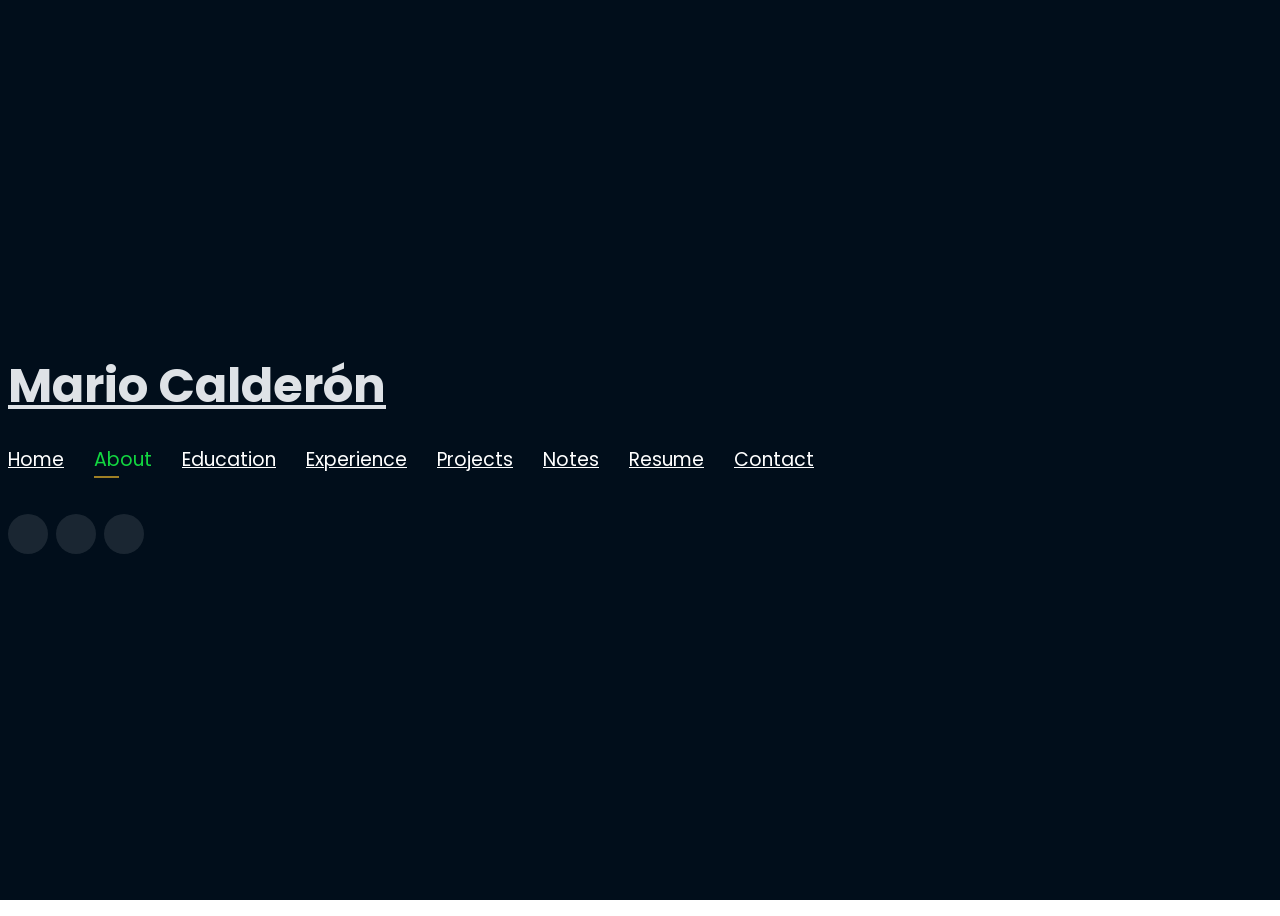
==== index.html @ 770a3330 "8" ====
<!DOCTYPE html>
<html lang="en">

<head>
  <!-- Google Tag Manager -->
  <script>(function(w,d,s,l,i){w[l]=w[l]||[];w[l].push({'gtm.start':
  new Date().getTime(),event:'gtm.js'});var f=d.getElementsByTagName(s)[0],
  j=d.createElement(s),dl=l!='dataLayer'?'&l='+l:'';j.async=true;j.src=
  'https://www.googletagmanager.com/gtm.js?id='+i+dl;f.parentNode.insertBefore(j,f);
  })(window,document,'script','dataLayer','GTM-5BB8W2X');</script>
  <!-- End Google Tag Manager -->
  <link rel="icon" type="image/png" href="/favicon.png"/>
  <meta charset="utf-8">
  <meta content="width=device-width, initial-scale=1.0" name="viewport">

  <title>Personal Portfolio</title>
  <meta content="" name="descriptison">
  <meta content="" name="keywords">

  <!-- Google Fonts -->
  <link href="https://fonts.googleapis.com/css?family=Open+Sans:300,300i,400,400i,600,600i,700,700i|Raleway:300,300i,400,400i,500,500i,600,600i,700,700i|Poppins:300,300i,400,400i,500,500i,600,600i,700,700i" rel="stylesheet">

  <!-- Vendor CSS Files -->
  <link href="assets/vendor/bootstrap/css/bootstrap.min.css" rel="stylesheet">
  <link href="assets/vendor/icofont/icofont.min.css" rel="stylesheet">
  <link href="assets/vendor/remixicon/remixicon.css" rel="stylesheet">
  <link href="assets/vendor/owl.carousel/assets/owl.carousel.min.css" rel="stylesheet">
  <link href="assets/vendor/boxicons/css/boxicons.min.css" rel="stylesheet">
  <link href="assets/vendor/venobox/venobox.css" rel="stylesheet">

  <!-- Template Main CSS File -->
  <link href="assets/css/style.css" rel="stylesheet">


  <!-- Global site tag (gtag.js) - Google Analytics -->
  <script async src="https://www.googletagmanager.com/gtag/js?id=UA-169007209-3"></script>
  <script>
    window.dataLayer = window.dataLayer || [];
    function gtag(){dataLayer.push(arguments);}
    gtag('js', new Date());

    gtag('config', 'UA-169007209-3');
  </script>



  <!-- =======================================================
  * Template Name: Personal - v2.1.0
  * Template URL: https://bootstrapmade.com/personal-free-resume-bootstrap-template/
  * Author: BootstrapMade.com
  * License: https://bootstrapmade.com/license/
  ======================================================== -->
</head>


  
  <!-- Google Tag Manager (noscript) -->
  <noscript><iframe src="https://www.googletagmanager.com/ns.html?id=GTM-5BB8W2X"
  height="0" width="0" style="display:none;visibility:hidden"></iframe></noscript>
  <!-- End Google Tag Manager (noscript) -->
  <!-- ======= Header ======= -->
  <header id="header" class="header-tops">

    <div class="container">

      <h1><a href="about">Mario Calderón</a></h1>
      <!--<h2 style="color:#fff">I'm <span class="typing" style="color:#12D640"></span></h2>-->
      <nav class="nav-menu d-none d-lg-block">
        <ul>
          <li><a href="#header"> <span>Home</span></a></li>
          <li class="active"><a href="#about"><span>About</span></a></li>
          <li><a href="#education"> <span>Education</span></a></li>
          <li><a href="#experience"> <span>Experience</span></a></li>
<!--          <li><a href="#projects"> <span>Projects</span></a></li>-->
          <li><a href="#portfolio"> <span>Projects</span></a></li>
          <li><a href="#skills"> <span>Notes</span></a></li>
          <li><a href="https://drive.google.com/file/d/1pT-Nk6AxY9ZOWBizuDb4htA3IiUF_fSe/view?usp=sharing" target="_blank"> <span>Resume</span></a></li>
          <!-- <li><a href="#links"> <span>Resume & Links</span></a></li> -->
          <li><a href="#contacts"> <span>Contact</span></a></li>

        </ul>
      </nav><!-- .nav-menu -->

      <div class="social-links">
          <a href="https://www.linkedin.com/in/rajaprerak" target="_blank" class="linkedin"><i class="bx bxl-linkedin"></i></a>
          <a href="https://www.github.com/Mariiocaz" target="_blank" class="github"><i class="bx bxl-github"></i></a>
          <a href="mailto:mario.calderon@ug.uchile.cl" target="_blank" class="google"><i class="bx bxl-google"></i></a>

      </div>

    </div>
  </header><!-- End Header -->

  <body>

  <!-- ======= About Section ======= -->
  <section id="about" class="about">

    <!-- ======= About Me ======= -->
    <div class="about-me container">

      <div class="section-title">
        <h2>About</h2>
      </div>


      <div class="row">
        <div class="col-lg-12" data-aos="fade-up">
          <div class="col-md-15 mt-4 mt-md-0 icon-box" data-aos="fade-up" data-aos-delay="100" style="background:#141111">

              <div class="row">
              <div class="col-lg-4" data-aos="fade-right">
                <img src="assets/img/profile.jpeg" class="img-fluid" alt="">
              </div>
              <div class="col-lg-8 pt-4 pt-lg-0 content" data-aos="fade-left">
                <p>

                  COSAS

                </p>
                <div class="row">
                <div class="col-lg-6">
                  <ul>
                    <li><i class="icofont-rounded-right"></i> <strong>Birthday:</strong> 12 October 1996</li>
                    <li><i class="icofont-rounded-right"></i> <strong>Phone:</strong> +1 480-401-8112</li>
                  </ul>
                </div>
                <div class="col-lg-6">
                  <ul>
                    <li><i class="icofont-rounded-right"></i> <strong>City:</strong> Santiago, Chile</li>
                    <li><i class="icofont-rounded-right"></i> <strong>Email:</strong> mario.calderon@ug.uchile.cl</li>
                  </ul>
                </div>


          </div>
        </div>
      </div>

            
            

          </div>
        </div>
      </div>

    </div><!-- End About Me -->

    <!-- ======= Interests ======= -->
    <div class="interests container">

      <div class="section-title">
        <h2>Interests</h2>
      </div>

      <div class="row">
        <div class="col-lg-3 col-md-4">
          <div class="icon-box">
            <i class="ri-global-line" style="color: #ffbb2c;"></i>
            <h3>Software Development</h3>
          </div>
        </div>
        <div class="col-lg-3 col-md-4 mt-4 mt-md-0">
          <div class="icon-box">
            <i class="ri-database-2-line" style="color: #5578ff;"></i>
            <h3>Machine Learning</h3>
          </div>
        </div>
        <div class="col-lg-3 col-md-4 mt-4 mt-md-0">
          <div class="icon-box">
            <i class="ri-camera-3-line" style="color: #e80368;"></i>
            <h3>Computer Vision</h3>
          </div>
        </div>
        <div class="col-lg-3 col-md-4 mt-4 mt-lg-0">
          <div class="icon-box">
            <i class="ri-english-input" style="color: #1c7d32;"></i>
            <h3>Natural Language Processing</h3>
          </div>
        </div>
        <div class="col-lg-3 col-md-4 mt-4">
          <div class="icon-box">
            <i class="ri-code-s-slash-fill" style="color: #28a745;"></i>
            <h3>Software Engineering</h3>
          </div>
        </div>
        <div class="col-lg-3 col-md-4 mt-4">
          <div class="icon-box">
            <i class="ri-bar-chart-box-line" style="color: #f1081f;"></i>
            <h3>Visualization</h3>
          </div>
        </div>
        <div class="col-lg-3 col-md-4 mt-4">
          <div class="icon-box">
            <i class="ri-file-list-3-line" style="color: #47aeff;"></i>
            <h3>Algorithms</h3>
          </div>
        </div>
        <div class="col-lg-3 col-md-4 mt-4">
          <div class="icon-box">
            <i class="ri-image-line" style="color: #ffc107;"></i>
            <h3>Image Processing</h3>
          </div>
        </div>
      </div>

    </div><!-- End Interests -->

    <div class="social-links">
          <a href="https://www.linkedin.com/in/rajaprerak" target="_blank" class="linkedin"><i class="bx bxl-linkedin"></i></a>
          <a href="https://www.github.com/Mariiocaz" target="_blank" class="github"><i class="bx bxl-github"></i></a>
          <a href="mailto:mario.calderon@ug.uchile.cl" target="_blank" class="google"><i class="bx bxl-google"></i></a>

      </div>

  </section><!-- End About Section -->



  <!-- ======= Education Section ======= -->
  <section id="education" class="services">
    <div class="container">
      <div class="section-title">
        <h2>Education</h2>
      </div>
      <div class="row">
        <div class="col-lg-12" data-aos="fade-up" style="display: inline-block;">


            <div class="col-md-4 mt-4 mt-md-0 icon-box" data-aos="fade-up" data-aos-delay="100" style="padding:0px 0px;padding-bottom: 5px;display: inline-block;">
              <img src="assets/img/education/ASU.jpg" class="img-fluid" alt="">
              <!-- <h4 style="text-align:left;"><a href="https://www.asu.edu/" target="_blank" style="color:#12d640">Arizona State University</a><br> </h4> -->
              <p style="text-align:left;color:#fff;padding: 5px 10px;"><em>MS in Computer Science</em></p>
              <h5 style="text-align:left;padding: 0px 10px;">Janurary 2021 - Present</h5>
              <h6 style="text-align:left;color:#fff;padding: 0px 10px;">Relevant Coursework</h6>
              <ul style="text-align:left;color:#fff;">
                <li>Distributed Database Systems</li>
                <li>Cloud Computing</li>
                <li>Foundation Of Algorithms</li>
              </ul>
            </div>
            <div class="col-md-4 mt-4 mt-md-0 icon-box" data-aos="fade-up" data-aos-delay="100" style="padding:0px 0px;padding-bottom: 5px;display: inline-block;">
              <img src="assets/img/education/au.png" class="img-fluid" alt="">
              <!-- <h4 style="text-align:left;"><a href="https://ahduni.edu.in/" target="_blank" style="color:#12d640">Ahmedabad University</a><br> </h4> -->
              <p style="text-align:left;color:#fff;padding: 5px 10px;"><em>B.Tech. in Information and Communication Technology</em></p>
              <h5 style="text-align:left;padding: 0px 10px;">July 2014 - May 2018</h5>
              <h6 style="text-align:left;color:#fff;padding: 0px 10px;">Relevant Coursework</h6>
              <ul style="text-align:left;color:#fff;">
                <!-- <li>Data Structures &amp; Algorithms</li> -->
                <li>Database Management Systems</li>
                <!-- <li>Operating Systems</li> -->
                <li>Algorithms &amp; Optimization for Big Data</li>
                <li>Machine Learning</li>
                <!-- <li>Computer Vision</li> -->
              </ul>
            </div>
          </div>
        </div>
      </div>


    <div class="portfolio">
    <div class="container">
      <div class="section-title">
        <h2>Online Certification</h2>
      </div>

      <div class="row portfolio-container" style="position: relative; height: 437.75px;">

         <div class="col-lg-4 col-md-6 portfolio-item filter-app" style="position: absolute; left: 0px; top: 0px;">
          <div class="portfolio-wrap">
            <img src="assets/img/certification/stanford.jpg" class="img-fluid" alt="">
            <div class="portfolio-info">
              <h4>Machine Learning</h4>
              <div class="portfolio-links">
                <a href="https://www.coursera.org/account/accomplishments/certificate/2BTJ636Q2E93?utm_medium=certificate&amp;utm_source=link&amp;utm_campaign=copybutton_certificate/" target="_blank" title="Certificate"><i class="bx bx-link"></i></a>
              </div>
            </div>
           </div>
          </div>

        <div class="col-lg-4 col-md-6 portfolio-item filter-app" style="position: absolute; left: 370px; top: 0px;">
          <div class="portfolio-wrap">
            <img src="assets/img/certification/stanford.jpg" class="img-fluid" alt="">
            <div class="portfolio-info">
              <h4>Algorithms-Design and Analysis</h4>
              <div class="portfolio-links">
                <a href="https://www.coursera.org/account/accomplishments/certificate/6THRQXYE9EHZ?utm_medium=certificate&amp;utm_source=link&amp;utm_campaign=copybutton_certificate" target="_blank" title="Certificate"><i class="bx bx-link"></i></a>
              </div>
            </div>
          </div>
        </div>

        <div class="col-lg-4 col-md-6 portfolio-item filter-app" style="position: absolute; left: 740px; top: 0px;">
          <div class="portfolio-wrap">
            <img src="assets/img/certification/ucsd.jpg" class="img-fluid" alt="">
            <div class="portfolio-info">
              <h4>Algorithmic Toolbox</h4>
              <div class="portfolio-links">
                <a href="https://coursera.org/share/98bbfb990484fac370d5e5ed14334ea4" target="_blank" title="Certificate"><i class="bx bx-link"></i></a>
              </div>
            </div>
          </div>
        </div>

        <div class="col-lg-4 col-md-6 portfolio-item filter-project" style="position: absolute; left: 0px; top: 218.875px;">
          <div class="portfolio-wrap">
            <img src="assets/img/certification/ibm.jpg" class="img-fluid" alt="">
            <div class="portfolio-info">
              <h4>Deep Learning with Tensorflow</h4>
              <div class="portfolio-links">
                <a href="https://drive.google.com/file/d/1FSwPt19EzY_tpvqkE6igtLf3gccKcssC/view?usp=sharing" target="_blank" title="Certificate"><i class="bx bx-link"></i></a>
              </div>
            </div>
          </div>
        </div>

        <div class="col-lg-4 col-md-6 portfolio-item filter-project" style="position: absolute; left: 370px; top: 218.875px;">
          <div class="portfolio-wrap">
            <img src="assets/img/certification/ibm.jpg" class="img-fluid" alt="">
            <div class="portfolio-info">
              <h4>Machine Learning with Python</h4>
              <div class="portfolio-links">
                <a href="https://drive.google.com/file/d/1gimySw_NPzCJ54dqZ2j2wYyz-JDOg-S0/view?usp=sharing" target="_blank" title="Certificate"><i class="bx bx-link"></i></a>
              </div>
            </div>
          </div>
        </div>


        <div class="col-lg-4 col-md-6 portfolio-item filter-project" style="position: absolute; left: 740px; top: 218.875px;">
          <div class="portfolio-wrap">
            <img src="assets/img/certification/dai.jpg" class="img-fluid" alt="">
            <div class="portfolio-info">
              <h4>Neural Networks and Deep Learning</h4>
              <div class="portfolio-links">
                <a href="https://www.coursera.org/account/accomplishments/certificate/ELXZ6FE2BU7X?utm_medium=certificate&amp;utm_source=link&amp;utm_campaign=copybutton_certificate/" target="_blank" title="Certificate"><i class="bx bx-link"></i></a>
              </div>
            </div>
          </div>
        </div>

      </div>
    </div>
    </div>

  </section>
  <!-- End Education Section -->



  <!-- Start Experience Section -->

  <section id="experience" class="services">
    <div class="container">
      <div class="section-title">
        <h2>Experience</h2>
      </div>
      <div class="row">
          <div class="col-lg-12" data-aos="fade-up">
              <div class="col-md-12 mt-4 mt-md-0 icon-box" data-aos="fade-up" data-aos-delay="100">
                <h4 style="text-align:left;"><a href="https://www.asu.edu/" style="color:#12d640">Arizona State University</a><br> </h4>
                <h5 style="text-align:left;">January 2021 - Present</h5>
                <p style="text-align:left;color:#fff"><em>Software Engineer </em></p>
                <ul style="text-align:left;">
                  <li>Managed large‑scale deployment of JupyterHub with Nbgrader and webwork software, facilitating approx 5500 students.</li>
                  <li>Configured, troubleshot, and administered server‑side web applications for the statistics department.</li>
                  <li>Handled Linux server administration and Apache configuration; automated tasks like user account creation, managing student database, and system maintenance using Shell and automation scripts, reducing manual work by 200%.</li>
                </ul>
              </div>
              <div class="col-md-12 mt-4 mt-md-0 icon-box" data-aos="fade-up" data-aos-delay="100">
                <h4 style="text-align:left;"><a href="https://www.augmenify.com/" style="color:#12d640">Augmenify Infotech Pvt. Ltd.</a><br> </h4>
                <h5 style="text-align:left;">August 2020 - November 2020</h5>
                <p style="text-align:left;color:#fff"><em>Backend Developer</em></p>
                <ul style="text-align:left;">
                  <li>Documented and coded server‑less web application for the hotel industry and designed REST API using Flask‑based JWT authentication.</li>
                  <li>Redeveloped an existing system to support customer account management, scheduling, and time tracking; enabled dynamic API calls with the help of Amazon API Gateway, AWS Lambda, and DynamoDB.</li>
                </ul>
              </div>
              <div class="col-md-12 mt-4 mt-md-0 icon-box" data-aos="fade-up" data-aos-delay="100">
                <h4 style="text-align:left;"><a href="https://www.epitomesolutions.in/" style="color:#12d640">Epitome Corporation Pvt. Ltd.</a><br> </h4>
                <h5 style="text-align:left;">July 2019 - Dec 2019</h5>
                <p style="text-align:left;color:#fff"><em>Software Developer</em></p>
                <ul style="text-align:left;">
                  <li>Tested, designed, and developed backend APIs of WebRTC enabled multi‑party video conferencing web application and delivered the project 15 days ahead of schedule by efficiently designing the flow of the project.</li>
                </ul>
              </div>
              <div class="col-md-12 mt-4 mt-md-0 icon-box" data-aos="fade-up" data-aos-delay="100">
                <h4 style="text-align:left;"><a href="https://www.meditab.com/" target="_blank" style="color:#12d640">Meditab Software Pvt. Ltd.</a><br> </h4>
                <h5 style="text-align:left;">May 2018 - June 2018</h5>
                <p style="text-align:left;color:#fff"><em>Programmer Analyst</em></p>
                <ul style="text-align:left;">
                  <li>Optimized image processing algorithm of pill detection by creating customized MASKRCNN  algorithm, increasing accuracy by 15%; trained classification algorithm with the help of triplet loss to learn the image embedding of pill, reducing the hassle of collecting data of new pills. </li>
                  <li>Devised a pipeline of the project to incorporate it into the product of the company. Implemented Restful APIs in Django that enabled our quality Analyst team to increase reporting speed by 46%.</li>
                  <li>Built a web app to onboard data from the company’s product using Flask, Postgres, and AWS S3, enabling interactive charts in real-time.</li>
                  <li>Mentored 2 interns to optimize the pill detection algorithm and to include the multiprocessing pipeline, increasing overall speed by 75%.</li>
                </ul>
              </div>
              <div class="col-md-12 mt-4 mt-md-0 icon-box" data-aos="fade-up" data-aos-delay="100">
                <h4 style="text-align:left;"><a href="https://www.sac.gov.in/Vyom/index.jsp" target="_blank" style="color:#12d640">Space Application Centre, ISRO</a><br> </h4>
                <h5 style="text-align:left;">Jan 2018 - May 2018</h5>
                <p style="text-align:left;color:#fff"><em>Research Intern</em></p>
                <ul style="text-align:left;">
                  <li>Implemented noise reduction algorithm on the satellite image and prepared architecture for detecting objects in high‑resolution satellite images, achieving 80% accuracy.</li>
                  <li>Increased accessibility of satellite image data by redesigning database and application for showcasing graphical data.</li>
                </ul>
            </div>
          </div>
        </div>
    </div>
  </section>

  <!-- End Experience Section -->



  <!-- Start Project Section -->
  <section id="portfolio" class="portfolio">
    <div class="container">

      <div class="section-title">
        <h2>Projects</h2>
      </div>

      <div class="row">
        <div class="col-lg-12 d-flex justify-content-center">
          <ul id="portfolio-flters">
            <li data-filter="*" class="filter-active">All</li>
            <li data-filter=".filter-app">Web-App</li>
            <li data-filter=".filter-project">Project</li>
          </ul>
        </div>
      </div>

      <div class="row portfolio-container">

        <div class="col-lg-4 col-md-6 portfolio-item filter-app">
          <center><h4>Twitter Analysis</h4></center>
          <div class="portfolio-wrap">
            <img src="assets/img/project/twitteranalysis.jpg" class="img-fluid" alt="">
            <div class="portfolio-info">
              
              <div class="portfolio-links">
                <a href="projects/twitteranalysis.html" data-gall="portfolioDetailsGallery" data-vbtype="iframe" class="venobox" title="Project Details"><i class="bx bx-info-circle"></i></a>
              </div>
            </div>
          </div>
        </div>

        <div class="col-lg-4 col-md-6 portfolio-item filter-app">
          <center><h4>Image recognition as Service</h4></center>
          <div class="portfolio-wrap">
            <img src="assets/img/project/iras.jpeg" class="img-fluid" alt="">
            <div class="portfolio-info">
              
              <div class="portfolio-links">
                <a href="projects/iras.html" data-gall="portfolioDetailsGallery" data-vbtype="iframe" class="venobox" title="Project Details"><i class="bx bx-info-circle"></i></a>
              </div>
            </div>
          </div>
        </div>

        <div class="col-lg-4 col-md-6 portfolio-item filter-app">
          <center><h4>Music Streaming Website</h4></center>
          <div class="portfolio-wrap">
            <img src="assets/img/project/musicplayer.jpg" class="img-fluid" alt="">
            <div class="portfolio-info">
              
              <div class="portfolio-links">
                <a href="projects/musicplayer.html" data-gall="portfolioDetailsGallery" data-vbtype="iframe" class="venobox" title="Project Details"><i class="bx bx-info-circle"></i></a>
              </div>
            </div>
          </div>
        </div>

        <div class="col-lg-4 col-md-6 portfolio-item filter-app">
          <center><h4>Movie Recommender</h4></center>
          <div class="portfolio-wrap">
            <img src="assets/img/project/recommender.jpg" class="img-fluid" alt="">
            <div class="portfolio-info">
              
              <div class="portfolio-links">
                <a href="projects/recommender.html" data-gall="portfolioDetailsGallery" data-vbtype="iframe" class="venobox" title="Project Details"><i class="bx bx-info-circle"></i></a>
              </div>
            </div>
          </div>
        </div>

        <!-- <div class="col-lg-4 col-md-6 portfolio-item filter-app">
          <center><h4>To-Do App</h4></center>
          <div class="portfolio-wrap">
            <img src="assets/img/project/todo.jpg" class="img-fluid" alt="">
            <div class="portfolio-info">
              <div class="portfolio-links">
                <a href="projects/todo.html" data-gall="portfolioDetailsGallery" data-vbtype="iframe" class="venobox" title="Project Details"><i class="bx bx-info-circle"></i></a>
              </div>
            </div>
          </div>
        </div> -->

        <div class="col-lg-4 col-md-6 portfolio-item filter-project">
          <!-- <br> -->
          <center><h4>Resume Section Classifier</h4></center>
          <div class="portfolio-wrap">
            <img src="assets/img/project/resume.jpg" class="img-fluid" alt="">
            <div class="portfolio-info">
              <h4>Resume Section Classifier</h4>
              <div class="portfolio-links">
                <a href="projects/resume.html" data-gall="portfolioDetailsGallery" data-vbtype="iframe" class="venobox" title="Project Details"><i class="bx bx-info-circle"></i></a>
              </div>
            </div>
          </div>
        </div>

        <!-- <div class="col-lg-4 col-md-6 portfolio-item filter-app">
          <br>
          <center><h4>Tech Blog</h4></center>
          <div class="portfolio-wrap">
            <img src="assets/img/project/blog.jpg" class="img-fluid" alt="">
            <div class="portfolio-info">
              <div class="portfolio-links">
                <a href="projects/blog.html" data-gall="portfolioDetailsGallery" data-vbtype="iframe" class="venobox" title="Project Details"><i class="bx bx-info-circle"></i></a>
              </div>
            </div>
          </div>
        </div> -->

        <div class="col-lg-4 col-md-6 portfolio-item filter-project">
          <center><h4>Video Description Generator</h4></center>
          <div class="portfolio-wrap">
            <img src="assets/img/project/vdg.jpg" class="img-fluid" alt="">
            <div class="portfolio-info">
              <div class="portfolio-links">
                <a href="projects/vdg.html" data-gall="portfolioDetailsGallery" data-vbtype="iframe" class="venobox" title="Project Details"><i class="bx bx-info-circle"></i></a>
              </div>
            </div>
          </div>
        </div>

        <div class="col-lg-4 col-md-6 portfolio-item filter-app">
          <center><h4>ML-DL Web-App</h4></center>
          <div class="portfolio-wrap">
            <img src="assets/img/project/ml.jpg" class="img-fluid" alt="">
            <div class="portfolio-info">
              <div class="portfolio-links">
                <a href="projects/ml.html" data-gall="portfolioDetailsGallery" data-vbtype="iframe" class="venobox" title="Project Details"><i class="bx bx-info-circle"></i></a>
              </div>
            </div>
          </div>
        </div>

        

        <div class="col-lg-4 col-md-6 portfolio-item filter-project">
          <!-- <br> -->
          <center><h4>Image Generator</h4></center>
          <div class="portfolio-wrap">
            <img src="assets/img/project/gan.jpg" class="img-fluid" alt="">
            <div class="portfolio-info">
              <div class="portfolio-links">
                <a href="projects/gan.html" data-gall="portfolioDetailsGallery" data-vbtype="iframe" class="venobox" title="Project Details"><i class="bx bx-info-circle"></i></a>
              </div>
            </div>
          </div>
        </div>

      </div>
    </div>
  </section>

  <!-- End Project Section -->



  <!-- Start Skills Section -->

  <section id="skills" class="services">
    <div class="container">
      <div class="section-title">
        <h2>Notes</h2>
      </div>
      <div class="row">
        <div class="col-lg-12" data-aos="fade-up">
          <div class="col-md-12 mt-4 mt-md-0 icon-box" data-aos="fade-up" data-aos-delay="100" style="background:#fff">
            <h4 style="text-align:left;color:#09203a">Languages and Databases</h4>
                <p style="text-align:left;">
                  <img src="https://www.vectorlogo.zone/logos/python/python-horizontal.svg" alt="vectorlogo.zone" height="50" width="150">
                  <img src="https://www.vectorlogo.zone/logos/java/java-horizontal.svg" alt="vectorlogo.zone" height="50" width="120">
                  <img src="https://www.vectorlogo.zone/logos/w3_html5/w3_html5-ar21.svg" alt="vectorlogo.zone">
                  <img src="https://upload.wikimedia.org/wikipedia/commons/d/d5/CSS3_logo_and_wordmark.svg" alt="upload.wikimedia.org" height="60" width="90">
                  <img src="https://www.vectorlogo.zone/logos/mysql/mysql-horizontal.svg" alt="vectorlogo.zone" height="70" width="130">
                  <img src="https://www.vectorlogo.zone/logos/postgresql/postgresql-horizontal.svg" alt="vectorlogo.zone" height="50" width="190">

                </p>
            </div>
            <div class="col-md-12 mt-4 mt-md-0 icon-box" data-aos="lefade-up" data-aos-delay="100" style="background:#fff">
              <h4 style="text-align:left;color:#09203a">Frameworks</h4>
                <p style="text-align:left;">
                  <img src="https://www.vectorlogo.zone/logos/pocoo_flask/pocoo_flask-ar21.svg" alt="vectorlogo.zone">
                  <img src="https://www.vectorlogo.zone/logos/djangoproject/djangoproject-ar21.svg" alt="vectorlogo.zone">
                  <img src="https://www.vectorlogo.zone/logos/nodejs/nodejs-horizontal.svg" alt="vectorlogo.zone">
                  <img src="https://www.vectorlogo.zone/logos/getbootstrap/getbootstrap-ar21.svg" alt="vectorlogo.zone">
                  <img src="https://www.vectorlogo.zone/logos/tensorflow/tensorflow-ar21.svg" alt="vectorlogo.zone">
                  <img src="https://www.vectorlogo.zone/logos/pytorch/pytorch-ar21.svg" alt="vectorlogo.zone">
                  <img src="https://www.vectorlogo.zone/logos/opencv/opencv-ar21.svg" alt="vectorlogo.zone">
                  <img src="https://upload.wikimedia.org/wikipedia/commons/0/05/Scikit_learn_logo_small.svg" alt="upload.wikimedia.org" width="90" height="70">
              </p>
          </div>
          <div class="col-md-12 mt-4 mt-md-0 icon-box" data-aos="lefade-up" data-aos-delay="100" style="background:#fff">
              <h4 style="text-align:left;color:#09203a">Tools</h4>
                <p style="text-align:left;">
                  <img src="https://www.vectorlogo.zone/logos/git-scm/git-scm-ar21.svg" alt="vectorlogo.zone">
                  <img src="https://www.vectorlogo.zone/logos/amazon_aws/amazon_aws-ar21.svg" alt="vectorlogo.zone">
                  <img src="https://www.vectorlogo.zone/logos/google_cloud/google_cloud-ar21.svg" alt="vectorlogo.zone">
                  <img src="https://www.vectorlogo.zone/logos/heroku/heroku-ar21.svg" alt="vectorlogo.zone">
                  <img src="https://www.vectorlogo.zone/logos/jupyter/jupyter-ar21.svg" alt="vectorlogo.zone">
              </p>
          </div>
        </div>
      </div>
    </div>
  </section>

  <!-- End Skills Section -->




  <!-- Start Links section -->
  <section id="links" class="services">
    <div class="container">
      <div class="section-title">
        <h2>Resume & Links</h2>
      </div>
      <div class="row">
        <div class="col-md-3 mt-4 mt-md-0 icon-box" data-aos="fade-up" data-aos-delay="100">
          <a href="https://drive.google.com/file/d/1iHBNV2UkH5LkhAP-1hYRZ2Ez_BQ6g4S7/view?usp=sharing" target="_blank"><div class="icon"><i class="icofont-page"></i></div></a>
          <h4 class="title"><a href="https://drive.google.com/file/d/1iHBNV2UkH5LkhAP-1hYRZ2Ez_BQ6g4S7/view?usp=sharing" target="_blank">Resume</a></h4>
          <p class="description" style="color:#fff;">The link contains downloadable resume</p>
        </div>
        <div class="col-md-3 mt-4 mt-md-0 icon-box" data-aos="fade-up">
          <a href="https://github.com/rajaprerak/LeetCode_Problems" target="_blank"><div class="icon"><i class="icofont-link"></i></div></a>
          <h4 class="title"><a href="https://github.com/rajaprerak/LeetCode_Problems" target="_blank">LeetCode Repository</a></h4>
          <p class="description" style="color:#fff;"> The github repository contains leetcode problems solution in python.</p>
        </div>
        <!-- <div class="col-md-3 mt-4 mt-md-0 icon-box" data-aos="fade-up" data-aos-delay="100">
          <a href="https://techingenious.herokuapp.com/" target="_blank"><div class="icon"><i class="icofont-page"></i></div></a>
          <h4 class="title"><a href="https://techingenious.herokuapp.com/" target="_blank">Blog</a></h4>
          <p class="description" style="color:#fff;">Blog containing articles on AI, coding, development</p>
        </div> -->
      </div>
    </div>
  </section> <!--End Links Section -->


  <!-- Start Contact Section -->

  <section id="contacts" class="contact">
    <div class="container">

      <div class="section-title">
        <h2>Contact</h2>
      </div>

      <div class="row mt-2">

        <div class="col-md-6 d-flex align-items-stretch">
          <div class="info-box">
            <i class="bx bx-map"></i>
            <h3>My Address</h3>
            <p>1275 E University Dr</p>
            <p>Unit 212</p>
            <p>Tempe, AZ 85281</p>
          </div>
        </div>

        <div class="col-md-6 mt-4 mt-md-0 d-flex align-items-stretch">
          <div class="info-box">
            <i class="bx bx-share-alt"></i>
            <h3>Social Profiles</h3>
            <div class="social-links">
              <a href="https://www.linkedin.com/in/rajaprerak" target="_blank" class="linkedin"><i class="bx bxl-linkedin"></i></a>
              <a href="https://www.github.com/rajaprerak" target="_blank" class="github"><i class="bx bxl-github"></i></a>
              <a href="mailto:rajaprerak@gmail.com" target="_blank" class="google"><i class="bx bxl-google"></i></a>

            </div>
          </div>
        </div>

        <div class="col-md-6 mt-4 d-flex align-items-stretch">
          <div class="info-box">
            <i class="bx bx-envelope"></i>
            <h3>Email</h3>
            <p>rajaprerak@gmail.com</p>
            <p>pkraja@asu.edu</p>
          </div>
        </div>
        <div class="col-md-6 mt-4 d-flex align-items-stretch">
          <div class="info-box">
            <i class="bx bx-phone-call"></i>
            <h3>Contact</h3>
            <p>+1 480-401-8112</p>
          </div>
        </div>
      </div>
      <!-- <div id="sfczmlqxr5caww28rswrt8849ghbekgnh3j" ></div><script type="text/javascript" src="https://counter1.stat.ovh/private/counter.js?c=zmlqxr5caww28rswrt8849ghbekgnh3j&down=async" async></script><noscript><a href="https://www.freecounterstat.com" title="free web counter"><img src="https://counter1.stat.ovh/private/freecounterstat.php?c=zmlqxr5caww28rswrt8849ghbekgnh3j" border="0" title="free web counter" alt="free web counter" style="visibility: none;"></a></noscript> -->
    </div>
  </section>

  <!-- End Contact Section -->

  <!-- Vendor JS Files -->
  <script src="assets/vendor/jquery/jquery.min.js"></script>
  <script src="assets/vendor/bootstrap/js/bootstrap.bundle.min.js"></script>
  <script src="assets/vendor/jquery.easing/jquery.easing.min.js"></script>
  <script src="assets/vendor/php-email-form/validate.js"></script>
  <script src="assets/vendor/waypoints/jquery.waypoints.min.js"></script>
  <script src="assets/vendor/counterup/counterup.min.js"></script>
  <script src="assets/vendor/owl.carousel/owl.carousel.min.js"></script>
  <script src="assets/vendor/isotope-layout/isotope.pkgd.min.js"></script>
  <script src="assets/vendor/venobox/venobox.min.js"></script>
  <script src="assets/vendor/typed.js/typed.min.js"></script>
  <script type="text/javascript">
    var typed = new Typed('.typing',{
      strings: ["Coder", "Developer", "AI Enthusiast"],
      loop: true,
      typeSpeed: 65,
      backSpeed: 65
    });
  </script>

  <!-- Template Main JS File -->
  <script src="assets/js/main.js"></script>

</body>

</html>
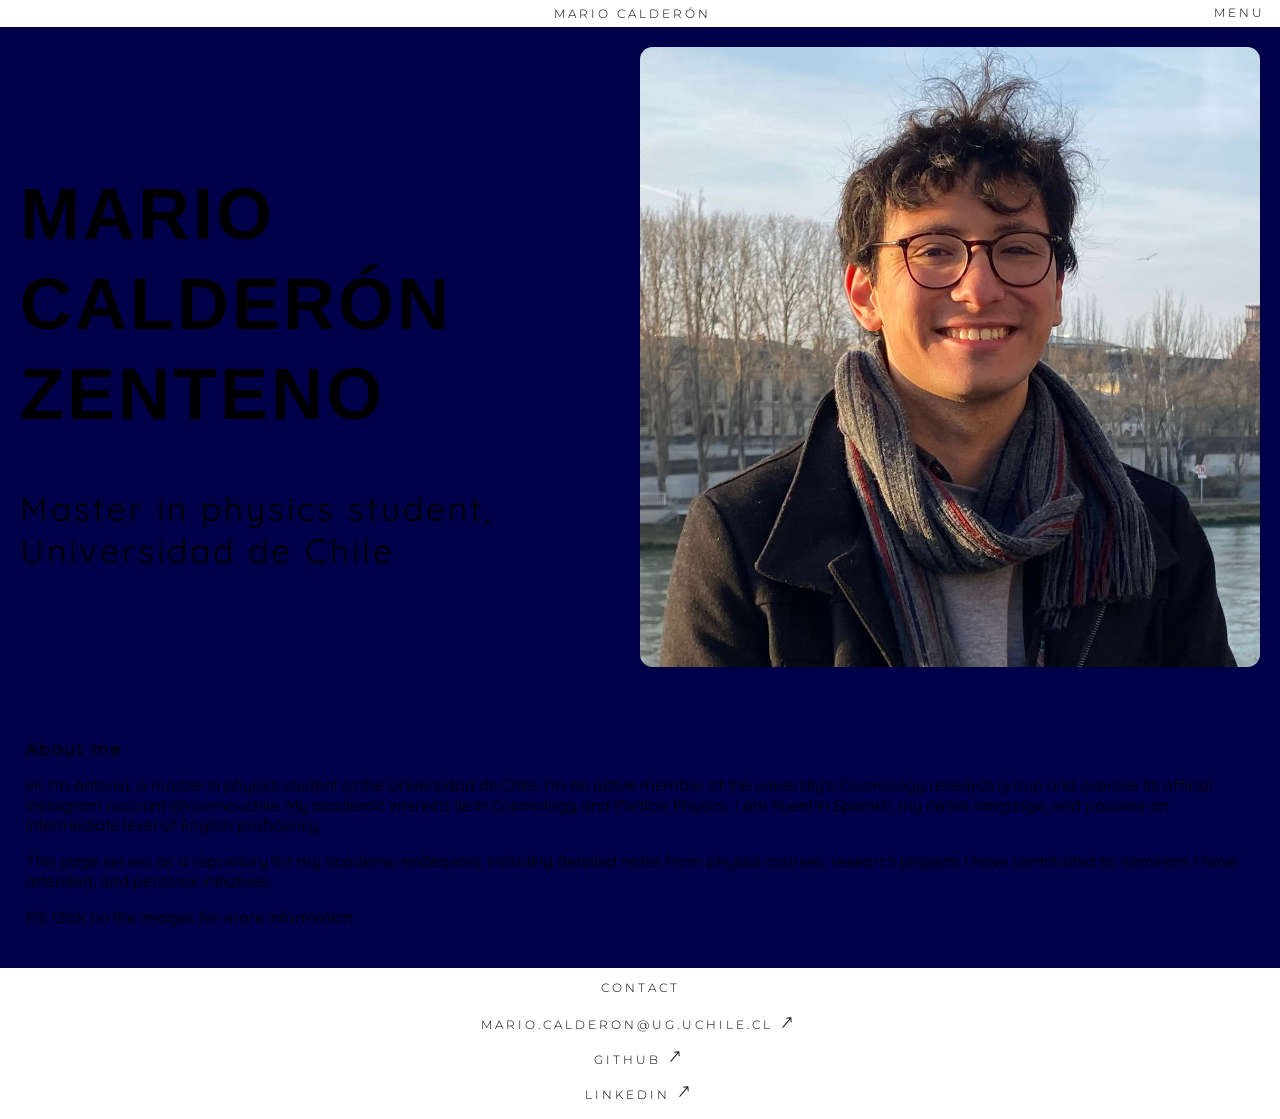
==== commit 47da42f1: "8" ====
--- a/index.html
+++ b/index.html
@@ -1,737 +1,127 @@
-<!DOCTYPE html>
-<html lang="en">
-
-<head>
-  <!-- Google Tag Manager -->
-  <script>(function(w,d,s,l,i){w[l]=w[l]||[];w[l].push({'gtm.start':
-  new Date().getTime(),event:'gtm.js'});var f=d.getElementsByTagName(s)[0],
-  j=d.createElement(s),dl=l!='dataLayer'?'&l='+l:'';j.async=true;j.src=
-  'https://www.googletagmanager.com/gtm.js?id='+i+dl;f.parentNode.insertBefore(j,f);
-  })(window,document,'script','dataLayer','GTM-5BB8W2X');</script>
-  <!-- End Google Tag Manager -->
-  <link rel="icon" type="image/png" href="/favicon.png"/>
-  <meta charset="utf-8">
-  <meta content="width=device-width, initial-scale=1.0" name="viewport">
-
-  <title>Personal Portfolio</title>
-  <meta content="" name="descriptison">
-  <meta content="" name="keywords">
-
-  <!-- Google Fonts -->
-  <link href="https://fonts.googleapis.com/css?family=Open+Sans:300,300i,400,400i,600,600i,700,700i|Raleway:300,300i,400,400i,500,500i,600,600i,700,700i|Poppins:300,300i,400,400i,500,500i,600,600i,700,700i" rel="stylesheet">
-
-  <!-- Vendor CSS Files -->
-  <link href="assets/vendor/bootstrap/css/bootstrap.min.css" rel="stylesheet">
-  <link href="assets/vendor/icofont/icofont.min.css" rel="stylesheet">
-  <link href="assets/vendor/remixicon/remixicon.css" rel="stylesheet">
-  <link href="assets/vendor/owl.carousel/assets/owl.carousel.min.css" rel="stylesheet">
-  <link href="assets/vendor/boxicons/css/boxicons.min.css" rel="stylesheet">
-  <link href="assets/vendor/venobox/venobox.css" rel="stylesheet">
-
-  <!-- Template Main CSS File -->
-  <link href="assets/css/style.css" rel="stylesheet">
-
-
-  <!-- Global site tag (gtag.js) - Google Analytics -->
-  <script async src="https://www.googletagmanager.com/gtag/js?id=UA-169007209-3"></script>
-  <script>
-    window.dataLayer = window.dataLayer || [];
-    function gtag(){dataLayer.push(arguments);}
-    gtag('js', new Date());
-
-    gtag('config', 'UA-169007209-3');
-  </script>
-
-
-
-  <!-- =======================================================
-  * Template Name: Personal - v2.1.0
-  * Template URL: https://bootstrapmade.com/personal-free-resume-bootstrap-template/
-  * Author: BootstrapMade.com
-  * License: https://bootstrapmade.com/license/
-  ======================================================== -->
-</head>
-
-
-  
-  <!-- Google Tag Manager (noscript) -->
-  <noscript><iframe src="https://www.googletagmanager.com/ns.html?id=GTM-5BB8W2X"
-  height="0" width="0" style="display:none;visibility:hidden"></iframe></noscript>
-  <!-- End Google Tag Manager (noscript) -->
-  <!-- ======= Header ======= -->
-  <header id="header" class="header-tops">
-
-    <div class="container">
-
-      <h1><a href="about">Mario Calderón</a></h1>
-      <!--<h2 style="color:#fff">I'm <span class="typing" style="color:#12D640"></span></h2>-->
-      <nav class="nav-menu d-none d-lg-block">
-        <ul>
-          <li><a href="#header"> <span>Home</span></a></li>
-          <li class="active"><a href="#about"><span>About</span></a></li>
-          <li><a href="#education"> <span>Education</span></a></li>
-          <li><a href="#experience"> <span>Experience</span></a></li>
-<!--          <li><a href="#projects"> <span>Projects</span></a></li>-->
-          <li><a href="#portfolio"> <span>Projects</span></a></li>
-          <li><a href="#skills"> <span>Notes</span></a></li>
-          <li><a href="https://drive.google.com/file/d/1pT-Nk6AxY9ZOWBizuDb4htA3IiUF_fSe/view?usp=sharing" target="_blank"> <span>Resume</span></a></li>
-          <!-- <li><a href="#links"> <span>Resume & Links</span></a></li> -->
-          <li><a href="#contacts"> <span>Contact</span></a></li>
-
-        </ul>
-      </nav><!-- .nav-menu -->
-
-      <div class="social-links">
-          <a href="https://www.linkedin.com/in/rajaprerak" target="_blank" class="linkedin"><i class="bx bxl-linkedin"></i></a>
-          <a href="https://www.github.com/Mariiocaz" target="_blank" class="github"><i class="bx bxl-github"></i></a>
-          <a href="mailto:mario.calderon@ug.uchile.cl" target="_blank" class="google"><i class="bx bxl-google"></i></a>
-
-      </div>
-
-    </div>
-  </header><!-- End Header -->
-
-  <body>
-
-  <!-- ======= About Section ======= -->
-  <section id="about" class="about">
-
-    <!-- ======= About Me ======= -->
-    <div class="about-me container">
-
-      <div class="section-title">
-        <h2>About</h2>
-      </div>
-
-
-      <div class="row">
-        <div class="col-lg-12" data-aos="fade-up">
-          <div class="col-md-15 mt-4 mt-md-0 icon-box" data-aos="fade-up" data-aos-delay="100" style="background:#141111">
-
-              <div class="row">
-              <div class="col-lg-4" data-aos="fade-right">
-                <img src="assets/img/profile.jpeg" class="img-fluid" alt="">
-              </div>
-              <div class="col-lg-8 pt-4 pt-lg-0 content" data-aos="fade-left">
-                <p>
-
-                  COSAS
-
-                </p>
-                <div class="row">
-                <div class="col-lg-6">
-                  <ul>
-                    <li><i class="icofont-rounded-right"></i> <strong>Birthday:</strong> 12 October 1996</li>
-                    <li><i class="icofont-rounded-right"></i> <strong>Phone:</strong> +1 480-401-8112</li>
-                  </ul>
-                </div>
-                <div class="col-lg-6">
-                  <ul>
-                    <li><i class="icofont-rounded-right"></i> <strong>City:</strong> Santiago, Chile</li>
-                    <li><i class="icofont-rounded-right"></i> <strong>Email:</strong> mario.calderon@ug.uchile.cl</li>
-                  </ul>
-                </div>
-
-
-          </div>
-        </div>
-      </div>
-
-            
-            
-
-          </div>
-        </div>
-      </div>
-
-    </div><!-- End About Me -->
-
-    <!-- ======= Interests ======= -->
-    <div class="interests container">
-
-      <div class="section-title">
-        <h2>Interests</h2>
-      </div>
-
-      <div class="row">
-        <div class="col-lg-3 col-md-4">
-          <div class="icon-box">
-            <i class="ri-global-line" style="color: #ffbb2c;"></i>
-            <h3>Software Development</h3>
-          </div>
-        </div>
-        <div class="col-lg-3 col-md-4 mt-4 mt-md-0">
-          <div class="icon-box">
-            <i class="ri-database-2-line" style="color: #5578ff;"></i>
-            <h3>Machine Learning</h3>
-          </div>
-        </div>
-        <div class="col-lg-3 col-md-4 mt-4 mt-md-0">
-          <div class="icon-box">
-            <i class="ri-camera-3-line" style="color: #e80368;"></i>
-            <h3>Computer Vision</h3>
-          </div>
-        </div>
-        <div class="col-lg-3 col-md-4 mt-4 mt-lg-0">
-          <div class="icon-box">
-            <i class="ri-english-input" style="color: #1c7d32;"></i>
-            <h3>Natural Language Processing</h3>
-          </div>
-        </div>
-        <div class="col-lg-3 col-md-4 mt-4">
-          <div class="icon-box">
-            <i class="ri-code-s-slash-fill" style="color: #28a745;"></i>
-            <h3>Software Engineering</h3>
-          </div>
-        </div>
-        <div class="col-lg-3 col-md-4 mt-4">
-          <div class="icon-box">
-            <i class="ri-bar-chart-box-line" style="color: #f1081f;"></i>
-            <h3>Visualization</h3>
-          </div>
-        </div>
-        <div class="col-lg-3 col-md-4 mt-4">
-          <div class="icon-box">
-            <i class="ri-file-list-3-line" style="color: #47aeff;"></i>
-            <h3>Algorithms</h3>
-          </div>
-        </div>
-        <div class="col-lg-3 col-md-4 mt-4">
-          <div class="icon-box">
-            <i class="ri-image-line" style="color: #ffc107;"></i>
-            <h3>Image Processing</h3>
-          </div>
-        </div>
-      </div>
-
-    </div><!-- End Interests -->
-
-    <div class="social-links">
-          <a href="https://www.linkedin.com/in/rajaprerak" target="_blank" class="linkedin"><i class="bx bxl-linkedin"></i></a>
-          <a href="https://www.github.com/Mariiocaz" target="_blank" class="github"><i class="bx bxl-github"></i></a>
-          <a href="mailto:mario.calderon@ug.uchile.cl" target="_blank" class="google"><i class="bx bxl-google"></i></a>
-
-      </div>
-
-  </section><!-- End About Section -->
-
-
-
-  <!-- ======= Education Section ======= -->
-  <section id="education" class="services">
-    <div class="container">
-      <div class="section-title">
-        <h2>Education</h2>
-      </div>
-      <div class="row">
-        <div class="col-lg-12" data-aos="fade-up" style="display: inline-block;">
-
-
-            <div class="col-md-4 mt-4 mt-md-0 icon-box" data-aos="fade-up" data-aos-delay="100" style="padding:0px 0px;padding-bottom: 5px;display: inline-block;">
-              <img src="assets/img/education/ASU.jpg" class="img-fluid" alt="">
-              <!-- <h4 style="text-align:left;"><a href="https://www.asu.edu/" target="_blank" style="color:#12d640">Arizona State University</a><br> </h4> -->
-              <p style="text-align:left;color:#fff;padding: 5px 10px;"><em>MS in Computer Science</em></p>
-              <h5 style="text-align:left;padding: 0px 10px;">Janurary 2021 - Present</h5>
-              <h6 style="text-align:left;color:#fff;padding: 0px 10px;">Relevant Coursework</h6>
-              <ul style="text-align:left;color:#fff;">
-                <li>Distributed Database Systems</li>
-                <li>Cloud Computing</li>
-                <li>Foundation Of Algorithms</li>
-              </ul>
-            </div>
-            <div class="col-md-4 mt-4 mt-md-0 icon-box" data-aos="fade-up" data-aos-delay="100" style="padding:0px 0px;padding-bottom: 5px;display: inline-block;">
-              <img src="assets/img/education/au.png" class="img-fluid" alt="">
-              <!-- <h4 style="text-align:left;"><a href="https://ahduni.edu.in/" target="_blank" style="color:#12d640">Ahmedabad University</a><br> </h4> -->
-              <p style="text-align:left;color:#fff;padding: 5px 10px;"><em>B.Tech. in Information and Communication Technology</em></p>
-              <h5 style="text-align:left;padding: 0px 10px;">July 2014 - May 2018</h5>
-              <h6 style="text-align:left;color:#fff;padding: 0px 10px;">Relevant Coursework</h6>
-              <ul style="text-align:left;color:#fff;">
-                <!-- <li>Data Structures &amp; Algorithms</li> -->
-                <li>Database Management Systems</li>
-                <!-- <li>Operating Systems</li> -->
-                <li>Algorithms &amp; Optimization for Big Data</li>
-                <li>Machine Learning</li>
-                <!-- <li>Computer Vision</li> -->
-              </ul>
-            </div>
-          </div>
-        </div>
-      </div>
-
-
-    <div class="portfolio">
-    <div class="container">
-      <div class="section-title">
-        <h2>Online Certification</h2>
-      </div>
-
-      <div class="row portfolio-container" style="position: relative; height: 437.75px;">
-
-         <div class="col-lg-4 col-md-6 portfolio-item filter-app" style="position: absolute; left: 0px; top: 0px;">
-          <div class="portfolio-wrap">
-            <img src="assets/img/certification/stanford.jpg" class="img-fluid" alt="">
-            <div class="portfolio-info">
-              <h4>Machine Learning</h4>
-              <div class="portfolio-links">
-                <a href="https://www.coursera.org/account/accomplishments/certificate/2BTJ636Q2E93?utm_medium=certificate&amp;utm_source=link&amp;utm_campaign=copybutton_certificate/" target="_blank" title="Certificate"><i class="bx bx-link"></i></a>
-              </div>
-            </div>
-           </div>
-          </div>
-
-        <div class="col-lg-4 col-md-6 portfolio-item filter-app" style="position: absolute; left: 370px; top: 0px;">
-          <div class="portfolio-wrap">
-            <img src="assets/img/certification/stanford.jpg" class="img-fluid" alt="">
-            <div class="portfolio-info">
-              <h4>Algorithms-Design and Analysis</h4>
-              <div class="portfolio-links">
-                <a href="https://www.coursera.org/account/accomplishments/certificate/6THRQXYE9EHZ?utm_medium=certificate&amp;utm_source=link&amp;utm_campaign=copybutton_certificate" target="_blank" title="Certificate"><i class="bx bx-link"></i></a>
-              </div>
-            </div>
-          </div>
-        </div>
-
-        <div class="col-lg-4 col-md-6 portfolio-item filter-app" style="position: absolute; left: 740px; top: 0px;">
-          <div class="portfolio-wrap">
-            <img src="assets/img/certification/ucsd.jpg" class="img-fluid" alt="">
-            <div class="portfolio-info">
-              <h4>Algorithmic Toolbox</h4>
-              <div class="portfolio-links">
-                <a href="https://coursera.org/share/98bbfb990484fac370d5e5ed14334ea4" target="_blank" title="Certificate"><i class="bx bx-link"></i></a>
-              </div>
-            </div>
-          </div>
-        </div>
-
-        <div class="col-lg-4 col-md-6 portfolio-item filter-project" style="position: absolute; left: 0px; top: 218.875px;">
-          <div class="portfolio-wrap">
-            <img src="assets/img/certification/ibm.jpg" class="img-fluid" alt="">
-            <div class="portfolio-info">
-              <h4>Deep Learning with Tensorflow</h4>
-              <div class="portfolio-links">
-                <a href="https://drive.google.com/file/d/1FSwPt19EzY_tpvqkE6igtLf3gccKcssC/view?usp=sharing" target="_blank" title="Certificate"><i class="bx bx-link"></i></a>
-              </div>
-            </div>
-          </div>
-        </div>
-
-        <div class="col-lg-4 col-md-6 portfolio-item filter-project" style="position: absolute; left: 370px; top: 218.875px;">
-          <div class="portfolio-wrap">
-            <img src="assets/img/certification/ibm.jpg" class="img-fluid" alt="">
-            <div class="portfolio-info">
-              <h4>Machine Learning with Python</h4>
-              <div class="portfolio-links">
-                <a href="https://drive.google.com/file/d/1gimySw_NPzCJ54dqZ2j2wYyz-JDOg-S0/view?usp=sharing" target="_blank" title="Certificate"><i class="bx bx-link"></i></a>
-              </div>
-            </div>
-          </div>
-        </div>
-
-
-        <div class="col-lg-4 col-md-6 portfolio-item filter-project" style="position: absolute; left: 740px; top: 218.875px;">
-          <div class="portfolio-wrap">
-            <img src="assets/img/certification/dai.jpg" class="img-fluid" alt="">
-            <div class="portfolio-info">
-              <h4>Neural Networks and Deep Learning</h4>
-              <div class="portfolio-links">
-                <a href="https://www.coursera.org/account/accomplishments/certificate/ELXZ6FE2BU7X?utm_medium=certificate&amp;utm_source=link&amp;utm_campaign=copybutton_certificate/" target="_blank" title="Certificate"><i class="bx bx-link"></i></a>
-              </div>
-            </div>
-          </div>
-        </div>
-
-      </div>
-    </div>
-    </div>
-
-  </section>
-  <!-- End Education Section -->
-
-
-
-  <!-- Start Experience Section -->
-
-  <section id="experience" class="services">
-    <div class="container">
-      <div class="section-title">
-        <h2>Experience</h2>
-      </div>
-      <div class="row">
-          <div class="col-lg-12" data-aos="fade-up">
-              <div class="col-md-12 mt-4 mt-md-0 icon-box" data-aos="fade-up" data-aos-delay="100">
-                <h4 style="text-align:left;"><a href="https://www.asu.edu/" style="color:#12d640">Arizona State University</a><br> </h4>
-                <h5 style="text-align:left;">January 2021 - Present</h5>
-                <p style="text-align:left;color:#fff"><em>Software Engineer </em></p>
-                <ul style="text-align:left;">
-                  <li>Managed large‑scale deployment of JupyterHub with Nbgrader and webwork software, facilitating approx 5500 students.</li>
-                  <li>Configured, troubleshot, and administered server‑side web applications for the statistics department.</li>
-                  <li>Handled Linux server administration and Apache configuration; automated tasks like user account creation, managing student database, and system maintenance using Shell and automation scripts, reducing manual work by 200%.</li>
-                </ul>
-              </div>
-              <div class="col-md-12 mt-4 mt-md-0 icon-box" data-aos="fade-up" data-aos-delay="100">
-                <h4 style="text-align:left;"><a href="https://www.augmenify.com/" style="color:#12d640">Augmenify Infotech Pvt. Ltd.</a><br> </h4>
-                <h5 style="text-align:left;">August 2020 - November 2020</h5>
-                <p style="text-align:left;color:#fff"><em>Backend Developer</em></p>
-                <ul style="text-align:left;">
-                  <li>Documented and coded server‑less web application for the hotel industry and designed REST API using Flask‑based JWT authentication.</li>
-                  <li>Redeveloped an existing system to support customer account management, scheduling, and time tracking; enabled dynamic API calls with the help of Amazon API Gateway, AWS Lambda, and DynamoDB.</li>
-                </ul>
-              </div>
-              <div class="col-md-12 mt-4 mt-md-0 icon-box" data-aos="fade-up" data-aos-delay="100">
-                <h4 style="text-align:left;"><a href="https://www.epitomesolutions.in/" style="color:#12d640">Epitome Corporation Pvt. Ltd.</a><br> </h4>
-                <h5 style="text-align:left;">July 2019 - Dec 2019</h5>
-                <p style="text-align:left;color:#fff"><em>Software Developer</em></p>
-                <ul style="text-align:left;">
-                  <li>Tested, designed, and developed backend APIs of WebRTC enabled multi‑party video conferencing web application and delivered the project 15 days ahead of schedule by efficiently designing the flow of the project.</li>
-                </ul>
-              </div>
-              <div class="col-md-12 mt-4 mt-md-0 icon-box" data-aos="fade-up" data-aos-delay="100">
-                <h4 style="text-align:left;"><a href="https://www.meditab.com/" target="_blank" style="color:#12d640">Meditab Software Pvt. Ltd.</a><br> </h4>
-                <h5 style="text-align:left;">May 2018 - June 2018</h5>
-                <p style="text-align:left;color:#fff"><em>Programmer Analyst</em></p>
-                <ul style="text-align:left;">
-                  <li>Optimized image processing algorithm of pill detection by creating customized MASKRCNN  algorithm, increasing accuracy by 15%; trained classification algorithm with the help of triplet loss to learn the image embedding of pill, reducing the hassle of collecting data of new pills. </li>
-                  <li>Devised a pipeline of the project to incorporate it into the product of the company. Implemented Restful APIs in Django that enabled our quality Analyst team to increase reporting speed by 46%.</li>
-                  <li>Built a web app to onboard data from the company’s product using Flask, Postgres, and AWS S3, enabling interactive charts in real-time.</li>
-                  <li>Mentored 2 interns to optimize the pill detection algorithm and to include the multiprocessing pipeline, increasing overall speed by 75%.</li>
-                </ul>
-              </div>
-              <div class="col-md-12 mt-4 mt-md-0 icon-box" data-aos="fade-up" data-aos-delay="100">
-                <h4 style="text-align:left;"><a href="https://www.sac.gov.in/Vyom/index.jsp" target="_blank" style="color:#12d640">Space Application Centre, ISRO</a><br> </h4>
-                <h5 style="text-align:left;">Jan 2018 - May 2018</h5>
-                <p style="text-align:left;color:#fff"><em>Research Intern</em></p>
-                <ul style="text-align:left;">
-                  <li>Implemented noise reduction algorithm on the satellite image and prepared architecture for detecting objects in high‑resolution satellite images, achieving 80% accuracy.</li>
-                  <li>Increased accessibility of satellite image data by redesigning database and application for showcasing graphical data.</li>
-                </ul>
-            </div>
-          </div>
-        </div>
-    </div>
-  </section>
-
-  <!-- End Experience Section -->
-
-
-
-  <!-- Start Project Section -->
-  <section id="portfolio" class="portfolio">
-    <div class="container">
-
-      <div class="section-title">
-        <h2>Projects</h2>
-      </div>
-
-      <div class="row">
-        <div class="col-lg-12 d-flex justify-content-center">
-          <ul id="portfolio-flters">
-            <li data-filter="*" class="filter-active">All</li>
-            <li data-filter=".filter-app">Web-App</li>
-            <li data-filter=".filter-project">Project</li>
-          </ul>
-        </div>
-      </div>
-
-      <div class="row portfolio-container">
-
-        <div class="col-lg-4 col-md-6 portfolio-item filter-app">
-          <center><h4>Twitter Analysis</h4></center>
-          <div class="portfolio-wrap">
-            <img src="assets/img/project/twitteranalysis.jpg" class="img-fluid" alt="">
-            <div class="portfolio-info">
-              
-              <div class="portfolio-links">
-                <a href="projects/twitteranalysis.html" data-gall="portfolioDetailsGallery" data-vbtype="iframe" class="venobox" title="Project Details"><i class="bx bx-info-circle"></i></a>
-              </div>
-            </div>
-          </div>
-        </div>
-
-        <div class="col-lg-4 col-md-6 portfolio-item filter-app">
-          <center><h4>Image recognition as Service</h4></center>
-          <div class="portfolio-wrap">
-            <img src="assets/img/project/iras.jpeg" class="img-fluid" alt="">
-            <div class="portfolio-info">
-              
-              <div class="portfolio-links">
-                <a href="projects/iras.html" data-gall="portfolioDetailsGallery" data-vbtype="iframe" class="venobox" title="Project Details"><i class="bx bx-info-circle"></i></a>
-              </div>
-            </div>
-          </div>
-        </div>
-
-        <div class="col-lg-4 col-md-6 portfolio-item filter-app">
-          <center><h4>Music Streaming Website</h4></center>
-          <div class="portfolio-wrap">
-            <img src="assets/img/project/musicplayer.jpg" class="img-fluid" alt="">
-            <div class="portfolio-info">
-              
-              <div class="portfolio-links">
-                <a href="projects/musicplayer.html" data-gall="portfolioDetailsGallery" data-vbtype="iframe" class="venobox" title="Project Details"><i class="bx bx-info-circle"></i></a>
-              </div>
-            </div>
-          </div>
-        </div>
-
-        <div class="col-lg-4 col-md-6 portfolio-item filter-app">
-          <center><h4>Movie Recommender</h4></center>
-          <div class="portfolio-wrap">
-            <img src="assets/img/project/recommender.jpg" class="img-fluid" alt="">
-            <div class="portfolio-info">
-              
-              <div class="portfolio-links">
-                <a href="projects/recommender.html" data-gall="portfolioDetailsGallery" data-vbtype="iframe" class="venobox" title="Project Details"><i class="bx bx-info-circle"></i></a>
-              </div>
-            </div>
-          </div>
-        </div>
-
-        <!-- <div class="col-lg-4 col-md-6 portfolio-item filter-app">
-          <center><h4>To-Do App</h4></center>
-          <div class="portfolio-wrap">
-            <img src="assets/img/project/todo.jpg" class="img-fluid" alt="">
-            <div class="portfolio-info">
-              <div class="portfolio-links">
-                <a href="projects/todo.html" data-gall="portfolioDetailsGallery" data-vbtype="iframe" class="venobox" title="Project Details"><i class="bx bx-info-circle"></i></a>
-              </div>
-            </div>
-          </div>
-        </div> -->
-
-        <div class="col-lg-4 col-md-6 portfolio-item filter-project">
-          <!-- <br> -->
-          <center><h4>Resume Section Classifier</h4></center>
-          <div class="portfolio-wrap">
-            <img src="assets/img/project/resume.jpg" class="img-fluid" alt="">
-            <div class="portfolio-info">
-              <h4>Resume Section Classifier</h4>
-              <div class="portfolio-links">
-                <a href="projects/resume.html" data-gall="portfolioDetailsGallery" data-vbtype="iframe" class="venobox" title="Project Details"><i class="bx bx-info-circle"></i></a>
-              </div>
-            </div>
-          </div>
-        </div>
-
-        <!-- <div class="col-lg-4 col-md-6 portfolio-item filter-app">
-          <br>
-          <center><h4>Tech Blog</h4></center>
-          <div class="portfolio-wrap">
-            <img src="assets/img/project/blog.jpg" class="img-fluid" alt="">
-            <div class="portfolio-info">
-              <div class="portfolio-links">
-                <a href="projects/blog.html" data-gall="portfolioDetailsGallery" data-vbtype="iframe" class="venobox" title="Project Details"><i class="bx bx-info-circle"></i></a>
-              </div>
-            </div>
-          </div>
-        </div> -->
-
-        <div class="col-lg-4 col-md-6 portfolio-item filter-project">
-          <center><h4>Video Description Generator</h4></center>
-          <div class="portfolio-wrap">
-            <img src="assets/img/project/vdg.jpg" class="img-fluid" alt="">
-            <div class="portfolio-info">
-              <div class="portfolio-links">
-                <a href="projects/vdg.html" data-gall="portfolioDetailsGallery" data-vbtype="iframe" class="venobox" title="Project Details"><i class="bx bx-info-circle"></i></a>
-              </div>
-            </div>
-          </div>
-        </div>
-
-        <div class="col-lg-4 col-md-6 portfolio-item filter-app">
-          <center><h4>ML-DL Web-App</h4></center>
-          <div class="portfolio-wrap">
-            <img src="assets/img/project/ml.jpg" class="img-fluid" alt="">
-            <div class="portfolio-info">
-              <div class="portfolio-links">
-                <a href="projects/ml.html" data-gall="portfolioDetailsGallery" data-vbtype="iframe" class="venobox" title="Project Details"><i class="bx bx-info-circle"></i></a>
-              </div>
-            </div>
-          </div>
-        </div>
-
-        
-
-        <div class="col-lg-4 col-md-6 portfolio-item filter-project">
-          <!-- <br> -->
-          <center><h4>Image Generator</h4></center>
-          <div class="portfolio-wrap">
-            <img src="assets/img/project/gan.jpg" class="img-fluid" alt="">
-            <div class="portfolio-info">
-              <div class="portfolio-links">
-                <a href="projects/gan.html" data-gall="portfolioDetailsGallery" data-vbtype="iframe" class="venobox" title="Project Details"><i class="bx bx-info-circle"></i></a>
-              </div>
-            </div>
-          </div>
-        </div>
-
-      </div>
-    </div>
-  </section>
-
-  <!-- End Project Section -->
-
-
-
-  <!-- Start Skills Section -->
-
-  <section id="skills" class="services">
-    <div class="container">
-      <div class="section-title">
-        <h2>Notes</h2>
-      </div>
-      <div class="row">
-        <div class="col-lg-12" data-aos="fade-up">
-          <div class="col-md-12 mt-4 mt-md-0 icon-box" data-aos="fade-up" data-aos-delay="100" style="background:#fff">
-            <h4 style="text-align:left;color:#09203a">Languages and Databases</h4>
-                <p style="text-align:left;">
-                  <img src="https://www.vectorlogo.zone/logos/python/python-horizontal.svg" alt="vectorlogo.zone" height="50" width="150">
-                  <img src="https://www.vectorlogo.zone/logos/java/java-horizontal.svg" alt="vectorlogo.zone" height="50" width="120">
-                  <img src="https://www.vectorlogo.zone/logos/w3_html5/w3_html5-ar21.svg" alt="vectorlogo.zone">
-                  <img src="https://upload.wikimedia.org/wikipedia/commons/d/d5/CSS3_logo_and_wordmark.svg" alt="upload.wikimedia.org" height="60" width="90">
-                  <img src="https://www.vectorlogo.zone/logos/mysql/mysql-horizontal.svg" alt="vectorlogo.zone" height="70" width="130">
-                  <img src="https://www.vectorlogo.zone/logos/postgresql/postgresql-horizontal.svg" alt="vectorlogo.zone" height="50" width="190">
-
-                </p>
-            </div>
-            <div class="col-md-12 mt-4 mt-md-0 icon-box" data-aos="lefade-up" data-aos-delay="100" style="background:#fff">
-              <h4 style="text-align:left;color:#09203a">Frameworks</h4>
-                <p style="text-align:left;">
-                  <img src="https://www.vectorlogo.zone/logos/pocoo_flask/pocoo_flask-ar21.svg" alt="vectorlogo.zone">
-                  <img src="https://www.vectorlogo.zone/logos/djangoproject/djangoproject-ar21.svg" alt="vectorlogo.zone">
-                  <img src="https://www.vectorlogo.zone/logos/nodejs/nodejs-horizontal.svg" alt="vectorlogo.zone">
-                  <img src="https://www.vectorlogo.zone/logos/getbootstrap/getbootstrap-ar21.svg" alt="vectorlogo.zone">
-                  <img src="https://www.vectorlogo.zone/logos/tensorflow/tensorflow-ar21.svg" alt="vectorlogo.zone">
-                  <img src="https://www.vectorlogo.zone/logos/pytorch/pytorch-ar21.svg" alt="vectorlogo.zone">
-                  <img src="https://www.vectorlogo.zone/logos/opencv/opencv-ar21.svg" alt="vectorlogo.zone">
-                  <img src="https://upload.wikimedia.org/wikipedia/commons/0/05/Scikit_learn_logo_small.svg" alt="upload.wikimedia.org" width="90" height="70">
-              </p>
-          </div>
-          <div class="col-md-12 mt-4 mt-md-0 icon-box" data-aos="lefade-up" data-aos-delay="100" style="background:#fff">
-              <h4 style="text-align:left;color:#09203a">Tools</h4>
-                <p style="text-align:left;">
-                  <img src="https://www.vectorlogo.zone/logos/git-scm/git-scm-ar21.svg" alt="vectorlogo.zone">
-                  <img src="https://www.vectorlogo.zone/logos/amazon_aws/amazon_aws-ar21.svg" alt="vectorlogo.zone">
-                  <img src="https://www.vectorlogo.zone/logos/google_cloud/google_cloud-ar21.svg" alt="vectorlogo.zone">
-                  <img src="https://www.vectorlogo.zone/logos/heroku/heroku-ar21.svg" alt="vectorlogo.zone">
-                  <img src="https://www.vectorlogo.zone/logos/jupyter/jupyter-ar21.svg" alt="vectorlogo.zone">
-              </p>
-          </div>
-        </div>
-      </div>
-    </div>
-  </section>
-
-  <!-- End Skills Section -->
-
-
-
-
-  <!-- Start Links section -->
-  <section id="links" class="services">
-    <div class="container">
-      <div class="section-title">
-        <h2>Resume & Links</h2>
-      </div>
-      <div class="row">
-        <div class="col-md-3 mt-4 mt-md-0 icon-box" data-aos="fade-up" data-aos-delay="100">
-          <a href="https://drive.google.com/file/d/1iHBNV2UkH5LkhAP-1hYRZ2Ez_BQ6g4S7/view?usp=sharing" target="_blank"><div class="icon"><i class="icofont-page"></i></div></a>
-          <h4 class="title"><a href="https://drive.google.com/file/d/1iHBNV2UkH5LkhAP-1hYRZ2Ez_BQ6g4S7/view?usp=sharing" target="_blank">Resume</a></h4>
-          <p class="description" style="color:#fff;">The link contains downloadable resume</p>
-        </div>
-        <div class="col-md-3 mt-4 mt-md-0 icon-box" data-aos="fade-up">
-          <a href="https://github.com/rajaprerak/LeetCode_Problems" target="_blank"><div class="icon"><i class="icofont-link"></i></div></a>
-          <h4 class="title"><a href="https://github.com/rajaprerak/LeetCode_Problems" target="_blank">LeetCode Repository</a></h4>
-          <p class="description" style="color:#fff;"> The github repository contains leetcode problems solution in python.</p>
-        </div>
-        <!-- <div class="col-md-3 mt-4 mt-md-0 icon-box" data-aos="fade-up" data-aos-delay="100">
-          <a href="https://techingenious.herokuapp.com/" target="_blank"><div class="icon"><i class="icofont-page"></i></div></a>
-          <h4 class="title"><a href="https://techingenious.herokuapp.com/" target="_blank">Blog</a></h4>
-          <p class="description" style="color:#fff;">Blog containing articles on AI, coding, development</p>
-        </div> -->
-      </div>
-    </div>
-  </section> <!--End Links Section -->
-
-
-  <!-- Start Contact Section -->
-
-  <section id="contacts" class="contact">
-    <div class="container">
-
-      <div class="section-title">
-        <h2>Contact</h2>
-      </div>
-
-      <div class="row mt-2">
-
-        <div class="col-md-6 d-flex align-items-stretch">
-          <div class="info-box">
-            <i class="bx bx-map"></i>
-            <h3>My Address</h3>
-            <p>1275 E University Dr</p>
-            <p>Unit 212</p>
-            <p>Tempe, AZ 85281</p>
-          </div>
-        </div>
-
-        <div class="col-md-6 mt-4 mt-md-0 d-flex align-items-stretch">
-          <div class="info-box">
-            <i class="bx bx-share-alt"></i>
-            <h3>Social Profiles</h3>
-            <div class="social-links">
-              <a href="https://www.linkedin.com/in/rajaprerak" target="_blank" class="linkedin"><i class="bx bxl-linkedin"></i></a>
-              <a href="https://www.github.com/rajaprerak" target="_blank" class="github"><i class="bx bxl-github"></i></a>
-              <a href="mailto:rajaprerak@gmail.com" target="_blank" class="google"><i class="bx bxl-google"></i></a>
-
-            </div>
-          </div>
-        </div>
-
-        <div class="col-md-6 mt-4 d-flex align-items-stretch">
-          <div class="info-box">
-            <i class="bx bx-envelope"></i>
-            <h3>Email</h3>
-            <p>rajaprerak@gmail.com</p>
-            <p>pkraja@asu.edu</p>
-          </div>
-        </div>
-        <div class="col-md-6 mt-4 d-flex align-items-stretch">
-          <div class="info-box">
-            <i class="bx bx-phone-call"></i>
-            <h3>Contact</h3>
-            <p>+1 480-401-8112</p>
-          </div>
-        </div>
-      </div>
-      <!-- <div id="sfczmlqxr5caww28rswrt8849ghbekgnh3j" ></div><script type="text/javascript" src="https://counter1.stat.ovh/private/counter.js?c=zmlqxr5caww28rswrt8849ghbekgnh3j&down=async" async></script><noscript><a href="https://www.freecounterstat.com" title="free web counter"><img src="https://counter1.stat.ovh/private/freecounterstat.php?c=zmlqxr5caww28rswrt8849ghbekgnh3j" border="0" title="free web counter" alt="free web counter" style="visibility: none;"></a></noscript> -->
-    </div>
-  </section>
-
-  <!-- End Contact Section -->
-
-  <!-- Vendor JS Files -->
-  <script src="assets/vendor/jquery/jquery.min.js"></script>
-  <script src="assets/vendor/bootstrap/js/bootstrap.bundle.min.js"></script>
-  <script src="assets/vendor/jquery.easing/jquery.easing.min.js"></script>
-  <script src="assets/vendor/php-email-form/validate.js"></script>
-  <script src="assets/vendor/waypoints/jquery.waypoints.min.js"></script>
-  <script src="assets/vendor/counterup/counterup.min.js"></script>
-  <script src="assets/vendor/owl.carousel/owl.carousel.min.js"></script>
-  <script src="assets/vendor/isotope-layout/isotope.pkgd.min.js"></script>
-  <script src="assets/vendor/venobox/venobox.min.js"></script>
-  <script src="assets/vendor/typed.js/typed.min.js"></script>
-  <script type="text/javascript">
-    var typed = new Typed('.typing',{
-      strings: ["Coder", "Developer", "AI Enthusiast"],
-      loop: true,
-      typeSpeed: 65,
-      backSpeed: 65
-    });
-  </script>
-
-  <!-- Template Main JS File -->
-  <script src="assets/js/main.js"></script>
-
-</body>
-
-</html>
+<!DOCTYPE html>
+<html lang = "en">  
+    <head> 
+        <meta charset = "UTF-8">
+        <meta http-equiv="X-UA-Compatible" content="IE=edge">
+        <meta name = "viewport" content = "width=device-width, initial-scale=1.0">
+        <link rel="icon" type="image/png" href="images/favicon.png">
+        <title>Portfolio</title>
+        <link rel="stylesheet" href="style.css">
+    </head>
+    <body> 
+        <nav class="navbar">
+            <div class="navbar-container">
+                <div class="left"></div>
+                <div class="center"> Mario Calderón</div>
+                <div class="dropdown">
+                    <button class="cta">
+                        <span class="hover-underline-animation"> Menu </span></button>
+                    <div class="content">
+                        <a class="cta" href="index.html">
+                            <span class="hover-underline-animation"> About </span></a>
+                        <a class="cta" href="Notes.html">
+                            <span class="hover-underline-animation"> Notes </span></a>
+                        <a class="cta" href="Research_exp.html">
+                            <span class="hover-underline-animation"> Research experience </span></a>
+                        <a class="cta" href="Schools.html">
+                            <span class="hover-underline-animation"> Schools and Seminars </span></a>
+
+                    </div>
+                </div>
+            </div>
+        </nav>
+        
+        <header>
+            <div class="header-content">
+                <div class="text-content">
+                    <h1>Mario Calderón Zenteno</h1>
+                    <p>Master in physics student, Universidad de Chile </p>
+                </div>
+                <div class="image-content">
+                    <img src="images/me.jpg"
+                    alt="This is a picture of me">
+                </div>
+        </header>
+
+        <main>
+            <section class="content">  
+                <h3 id = "section1">About me</h3>
+                <p>Hi, I'm Antonia, a master in physics student at the Universidad de Chile. I'm an active member of the university's Cosmology research group and oversee its official Instagram account @cosmouchile. My academic interests lie in Cosmology and Particle Physics. I am fluent in Spanish, my native language, and possess an intermediate level of English proficiency.</p>
+                <p>This page serves as a repository for my academic endeavors, including detailed notes from physics courses, research projects I have contributed to, seminars I have attended, and personal initiatives. </p>
+                <p>PS: Click on the images for more information.</p>
+            </section>
+            
+            <div></div>
+        </main>
+
+        <footer>
+            <div class="footer-container">
+                <p>Contact</p>
+                <a href="mailto:antonia.cisternas@ug.uchile.cl"
+                target = "_blank" 
+                title = "Goes to Mail" 
+                class="cta">
+                    <span class="hover-underline-animation">mario.calderon@ug.uchile.cl
+                    <svg
+                    id="arrow-horizontal"
+                    xmlns="http://www.w3.org/2000/svg"
+                    width="20"
+                    height="9"
+                    viewBox="15 0 46 16"
+                    >
+                    <path
+                      id="Path_10"
+                      data-name="Path 10"
+                      d="M8,0,6.545,1.455l5.506,5.506H-30V9.039H12.052L6.545,14.545,8,16l8-8Z"
+                      transform="translate(30)"
+                    ></path>
+                    </svg>
+                    </span>
+                </a>
+                <a href="https://github.com/Mariiocaz" 
+                target = "_blank" 
+                title = "Goes to Github" 
+                class="cta">
+                    <span class="hover-underline-animation">Github
+                    <svg
+                    id="arrow-horizontal"
+                    xmlns="http://www.w3.org/2000/svg"
+                    width="20"
+                    height="10"
+                    viewBox="15 0 46 16"
+                    >
+                    <path
+                      id="Path_10"
+                      data-name="Path 10"
+                      d="M8,0,6.545,1.455l5.506,5.506H-30V9.039H12.052L6.545,14.545,8,16l8-8Z"
+                      transform="translate(30)"
+                    ></path>
+                    </svg>
+                    </span>
+                </a>
+                <a href="https://www.linkedin.com/" 
+                target = "_blank" 
+                title = "Goes to Linkedin" 
+                class="cta">
+                    <span class="hover-underline-animation">Linkedin
+                    <svg
+                    id="arrow-horizontal"
+                    xmlns="http://www.w3.org/2000/svg"
+                    width="20"
+                    height="10"
+                    viewBox="15 0 46 16"
+                    >
+                    <path
+                      id="Path_10"
+                      data-name="Path 10"
+                      d="M8,0,6.545,1.455l5.506,5.506H-30V9.039H12.052L6.545,14.545,8,16l8-8Z"
+                      transform="translate(30)"
+                    ></path>
+                    </svg>
+                    </span>
+                </a>
+            </div>
+        </footer>
+    </body>
+</html>
+
--- a/style.css
+++ b/style.css
@@ -0,0 +1,322 @@
+@font-face {
+    src: url(fonts/Roboto/static/Roboto-Light.ttf);
+    font-family: Roboto-Light;
+}
+
+@font-face {
+    src: url(fonts/Raleway/static/Raleway-Regular.ttf);
+    font-family: Raleway;
+}
+
+@font-face {
+    src: url(fonts/Quicksand/static/Quicksand-Regular.ttf);
+    font-family: Quicksand;
+}
+
+@font-face {
+    src: url(fonts/Montserrat/static/Montserrat-Regular.ttf);
+    font-family: Montserrat;
+}
+
+@font-face {
+    src: url(fonts/Montserrat/static/Montserrat-Light.ttf);
+    font-family: Montserrat-Light;
+}
+
+@font-face {
+    src: url(fonts/Baskervville/Baskervville-Regular.ttf);
+    font-family: Baskervville;
+}
+
+@font-face {
+    src: url(fonts/Merriweather/Merriweather-Light.ttf);
+    font-family: Merriweather-Light;
+}
+
+
+*{
+    box-sizing: border-box; /* This makes sure that padding and border are included in the element's total width and height */
+}
+
+body{
+    margin:0px;
+    background-color: rgb(0, 0, 73);
+    min-height: 100vh;
+    display: flex;
+    flex-direction: column;
+}
+.navbar{
+    position: sticky;
+    top: 0;
+    width:100%;
+    z-index: 1000;
+}
+
+.navbar-container{
+    list-style-type: none;
+    margin: 0px;
+    overflow: auto;
+    background-color: rgb(255, 255, 255);
+    color: black;
+    padding: 0px;
+    
+    display: flex;
+    flex-direction: row;
+    width: 100%;
+    align-items: center;
+    justify-content: space-between;
+}
+.navbar-container .left{
+    flex: 1;
+}
+.navbar-container .center{
+    display: inline-block;
+    text-align: center;
+    position: absolute;
+    left: 50%;
+    transform: translateX(-50%);
+    /*margin: 0 auto;*/
+    
+    font-family: Montserrat-Light, Quicksand, Montserrat;
+    letter-spacing: 3px;
+    font-size: 12px;
+    padding-right: 15px;
+    text-transform: uppercase;
+}
+
+.dropdown{
+    margin-left: auto;
+    display: inline-block; /*para que no se seleccione todo el bloque*/
+} 
+
+.dropdown button{
+    background-color: transparent;
+    padding: 5px 15px;
+    border: none;
+    cursor: pointer;
+
+    font-family: Montserrat-Light, Quicksand, Montserrat;
+    letter-spacing: 3px;
+    font-size: 12px;
+    padding-right: 15px;
+    text-transform: uppercase;
+    text-align: center;
+    padding-bottom: 7px;
+}
+.dropdown a{
+    display: inline-block;
+    color: black;
+    text-decoration: none;
+    padding: 10px 0px;
+}
+
+.dropdown .content{
+    display: none;
+    background-color: rgb(255, 255, 255);
+    position: absolute;
+    min-width: 100px;
+    /*box-shadow: 2px 2px 5px rgb(155, 145, 145);*/
+    font-family: Montserrat-Light, Quicksand, Montserrat;
+    text-align: center;
+    padding-bottom: 7px;
+    right: 0px;
+    text-align: right;
+    color: black;
+}
+.dropdown:hover .content{
+    display: flex;
+    flex-direction: column;
+    padding-left: 25px;
+}
+
+/* From Uiverse.io by alexmaracinaru */ 
+.cta {
+    border: none;
+    background: none;
+    cursor: pointer;
+}
+
+.cta span{
+    padding-bottom: 7px;
+    letter-spacing: 3px;
+    font-size: 12px;
+    padding-right: 0px;
+    text-transform: uppercase;
+}
+
+.hover-underline-animation {
+    position: relative;
+    color: black;
+    padding-bottom: 20px;
+}
+
+.hover-underline-animation:after {
+    content: "";
+    position: absolute;
+    width: 100%;
+    transform: scaleX(0);
+    height: 2px;
+    bottom: 0;
+    left: 0;
+    background-color: black;
+    transform-origin: bottom right;
+    transition: transform 0.25s ease-out;
+}
+
+.cta:hover .hover-underline-animation:after {
+    transform: scaleX(1);
+    transform-origin: bottom left;
+}
+
+.header-content {
+    /*font-family:  Baskervville, Quicksand, Montserrat-Light, Montserrat;*/
+    font-family: Helvetica, Arial, sans-serif;
+    letter-spacing: 3px;
+    text-decoration: none;
+    color: black;
+    width: 100%;
+
+    display: flex;
+    flex-wrap: wrap; /* Permite que los elementos se envuelvan en pantallas pequeñas */
+    justify-content: space-between;
+    align-items: center;
+    font-size: clamp(1rem, 3.4783vw + 0.3043rem, 3rem);
+    width: 100%;
+    padding: 20px;
+}
+
+.header-content h1{
+    text-transform: uppercase;
+    line-height: 1.25em;
+    font-weight: bold;
+    font-size: 1.5em;
+}
+
+.header-content p{
+    font-family: Quicksand, Montserrat-Light, Raleway, Montserrat;
+    font-size: 0.7em; 
+    font-weight: normal;
+    font-size: normal;
+}
+
+.text-content {
+    text-align: left;
+    flex: 1;
+    text-wrap: balance;
+    margin-right: 20px;
+}
+
+.image-content {
+    flex-shrink: 0;
+    width: auto; /* Ajustado para que la imagen ocupe el espacio necesario */
+    max-width: 50%; /* Ajustado para que la imagen no ocupe más del 50% del contenedor */
+}
+
+.image-content img{
+    max-width: 100%;
+    height: auto;
+    border-radius: 2%;
+}
+
+@media (max-width: 600px) {
+    .text-content, .image-content {
+        max-width: 100%; /* Ajusta el ancho máximo al 100% en pantallas pequeñas */
+        margin-right: 0; /* Elimina el margen derecho en pantallas pequeñas */
+    }
+    .text-content {
+        margin-bottom: 20px; /* Añade un margen inferior para separar el texto de la imagen */
+    }
+}
+
+.content{
+    font-family: Quicksand, Montserrat-Light, Raleway, Montserrat;
+    font-size: 1em; 
+    font-weight: normal;
+    font-size: normal;
+
+    width: 100%;
+    padding: 2%;
+}
+
+.content #section1{
+    letter-spacing: 2px;
+    font-size: 1em;
+    text-decoration: none;
+    color: black;
+    font-family: Montserrat-Light, Quicksand, Montserrat;
+
+}
+
+.footer-container{
+    clear:both; /*clear a float*/
+    color: black;
+    list-style-type: none;
+    background-color: rgb(255, 255, 255);
+    width: 100%;
+    display: flex;
+    flex-direction: column;
+    align-items: center;
+    justify-content: center;
+
+    text-decoration: none;
+    font-family: Montserrat-Light, Quicksand, Montserrat;
+    letter-spacing: 3px;
+    font-size: 12px;
+    text-transform: uppercase;
+    text-align: center;
+
+    padding: 0px;
+    padding-bottom: 7px;
+}
+
+
+
+.footer-container a{
+    background-color: transparent;
+    border: none;
+    cursor: pointer;
+    font-family: Montserrat-Light, Quicksand, Montserrat;    
+    display: inline-block;
+    color: black;
+    text-decoration: none;
+    padding: 10px 15px;
+    margin: 0 auto
+
+}
+
+/*
+.cta svg {
+    transform: translateX(-8px);
+    transition: all 0.3s ease;
+  }
+  
+  .cta:hover svg {
+    transform: translateX(0);
+  }
+  
+  .cta:active svg {
+    transform: scale(0.9);
+  }
+    */
+
+a > svg {
+    position: absolute;
+    width: 100%;
+    height: 100%;
+    display: flex;
+    }
+
+/* icon style and hover */
+a svg {
+    position:relative;
+    width: 20px;
+    right: 0;
+    top: 50%;
+    transform: translateY(-50%) rotate(-50deg);
+    transition: 0.2s ease-out;
+  }
+  
+a:hover svg {
+    transform: translateY(-50%) rotate(-90deg);
+
+  }
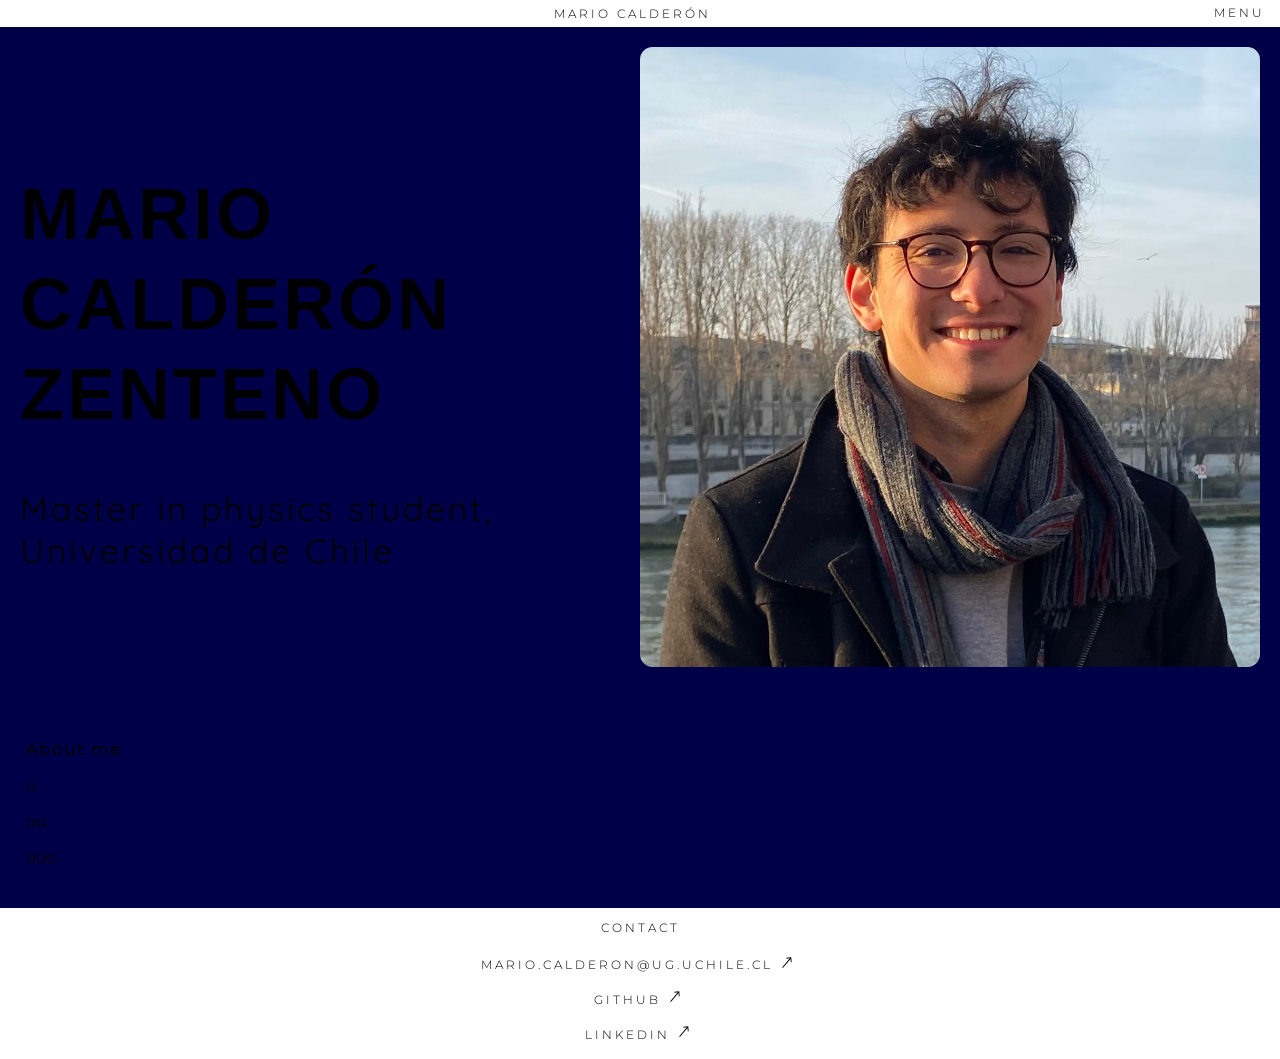
==== commit 6908797d: "8" ====
--- a/index.html
+++ b/index.html
@@ -46,9 +46,9 @@
         <main>
             <section class="content">  
                 <h3 id = "section1">About me</h3>
-                <p>Hi, I'm Antonia, a master in physics student at the Universidad de Chile. I'm an active member of the university's Cosmology research group and oversee its official Instagram account @cosmouchile. My academic interests lie in Cosmology and Particle Physics. I am fluent in Spanish, my native language, and possess an intermediate level of English proficiency.</p>
-                <p>This page serves as a repository for my academic endeavors, including detailed notes from physics courses, research projects I have contributed to, seminars I have attended, and personal initiatives. </p>
-                <p>PS: Click on the images for more information.</p>
+                <p>a.</p>
+                <p>aa. </p>
+                <p>aaa.</p>
             </section>
             
             <div></div>
@@ -57,7 +57,7 @@
         <footer>
             <div class="footer-container">
                 <p>Contact</p>
-                <a href="mailto:antonia.cisternas@ug.uchile.cl"
+                <a href="mailto:mario.calderon@ug.uchile.cl"
                 target = "_blank" 
                 title = "Goes to Mail" 
                 class="cta">
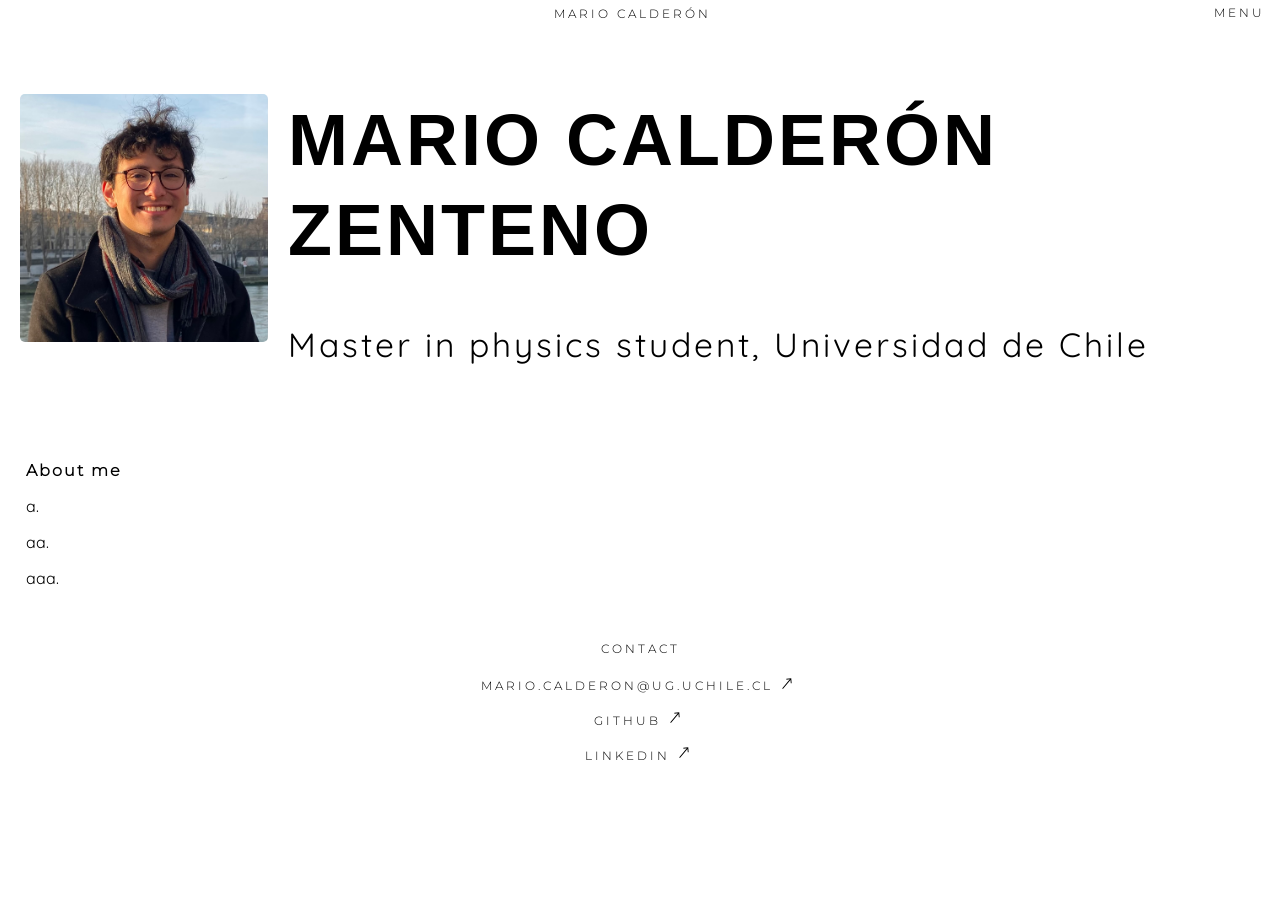
==== commit 4657bde2: "1" ====
--- a/index.html
+++ b/index.html
@@ -30,17 +30,19 @@
                 </div>
             </div>
         </nav>
-        
+
         <header>
             <div class="header-content">
+                <div class="image-content">
+                    <img src="images/me.jpg"
+                    alt="This is a picture of me">
+                </div>
+
                 <div class="text-content">
                     <h1>Mario Calderón Zenteno</h1>
                     <p>Master in physics student, Universidad de Chile </p>
                 </div>
-                <div class="image-content">
-                    <img src="images/me.jpg"
-                    alt="This is a picture of me">
-                </div>
+            </div>
         </header>
 
         <main>
--- a/style.css
+++ b/style.css
@@ -40,7 +40,7 @@
 
 body{
     margin:0px;
-    background-color: rgb(0, 0, 73);
+    background-color: rgb(255, 255, 255);
     min-height: 100vh;
     display: flex;
     flex-direction: column;
@@ -203,13 +203,13 @@
     text-align: left;
     flex: 1;
     text-wrap: balance;
-    margin-right: 20px;
+    margin-left: 20px;
 }
 
 .image-content {
     flex-shrink: 0;
-    width: auto; /* Ajustado para que la imagen ocupe el espacio necesario */
-    max-width: 50%; /* Ajustado para que la imagen no ocupe más del 50% del contenedor */
+    width: auto;
+    max-width: 20%;
 }
 
 .image-content img{
@@ -219,12 +219,19 @@
 }
 
 @media (max-width: 600px) {
+    .header-content {
+        flex-direction: column;
+        align-items: center;
+        text-align: center;
+    }
+
     .text-content, .image-content {
-        max-width: 100%; /* Ajusta el ancho máximo al 100% en pantallas pequeñas */
-        margin-right: 0; /* Elimina el margen derecho en pantallas pequeñas */
+        max-width: 100%;
+        margin-left: 0;
     }
+
     .text-content {
-        margin-bottom: 20px; /* Añade un margen inferior para separar el texto de la imagen */
+        margin-top: 20px;
     }
 }
 
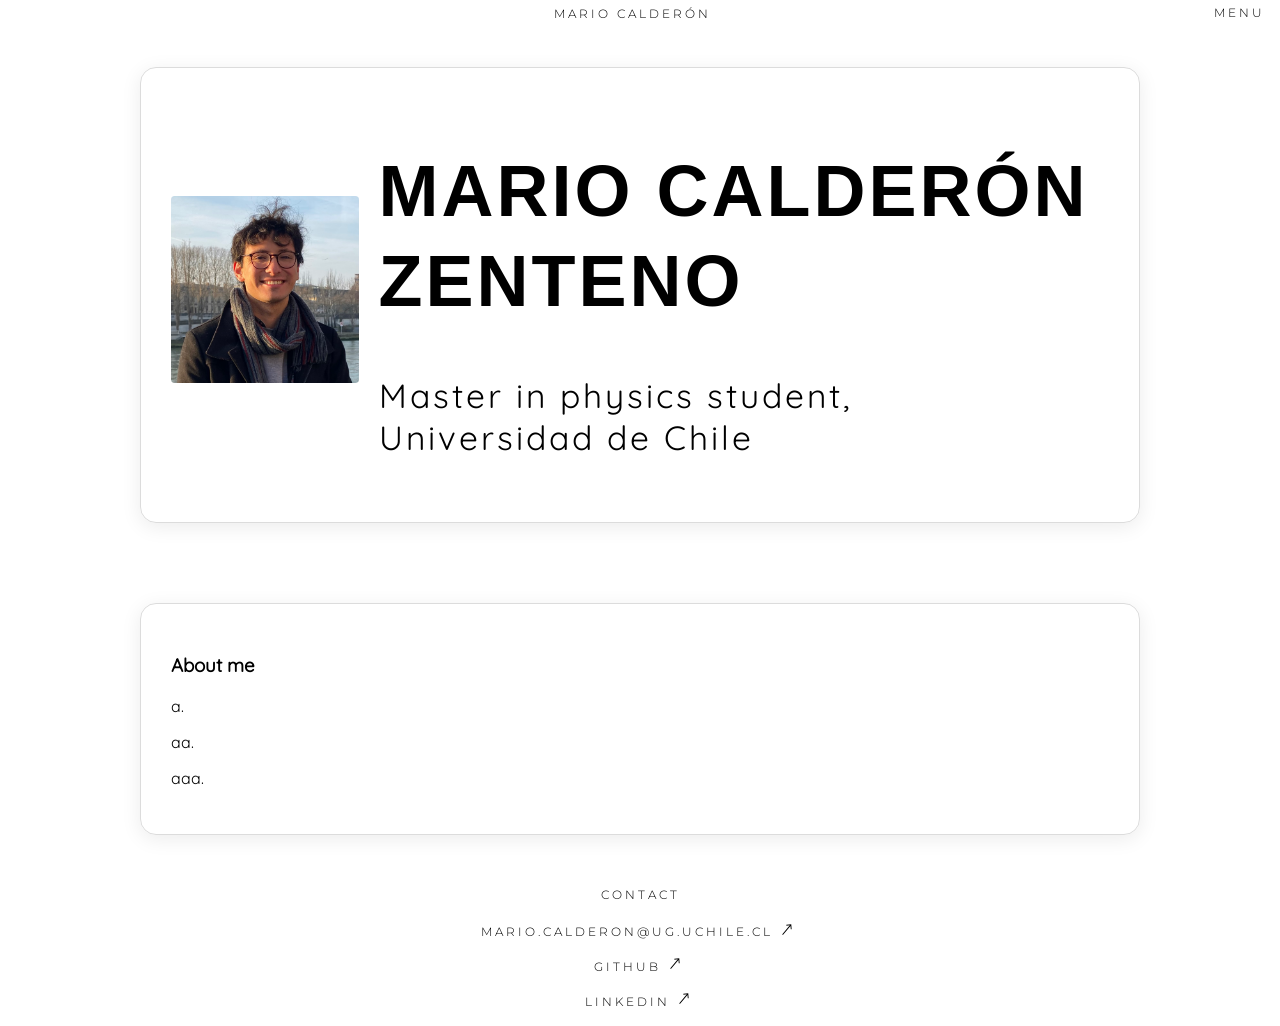
==== commit 9b090aea: "8" ====
--- a/index.html
+++ b/index.html
@@ -46,7 +46,7 @@
         </header>
 
         <main>
-            <section class="content">  
+            <section class="content2">  
                 <h3 id = "section1">About me</h3>
                 <p>a.</p>
                 <p>aa. </p>
--- a/style.css
+++ b/style.css
@@ -169,20 +169,26 @@
 }
 
 .header-content {
-    /*font-family:  Baskervville, Quicksand, Montserrat-Light, Montserrat;*/
     font-family: Helvetica, Arial, sans-serif;
     letter-spacing: 3px;
     text-decoration: none;
     color: black;
-    width: 100%;
-
-    display: flex;
-    flex-wrap: wrap; /* Permite que los elementos se envuelvan en pantallas pequeñas */
-    justify-content: space-between;
+
+    display: flex;
+    flex-wrap: wrap;
+    justify-content: center;
     align-items: center;
+
     font-size: clamp(1rem, 3.4783vw + 0.3043rem, 3rem);
-    width: 100%;
-    padding: 20px;
+
+    width: 85%;
+    max-width: 1000px;
+    margin: 40px auto;
+    padding: 30px;
+
+    border: 1px solid rgb(220, 220, 220);
+    border-radius: 16px;
+    box-shadow: 0px 4px 20px rgba(0, 0, 0, 0.08);
 }
 
 .header-content h1{
@@ -233,6 +239,21 @@
     .text-content {
         margin-top: 20px;
     }
+}
+
+.content2{
+    font-family: Quicksand, Montserrat-Light, Raleway, Montserrat;
+    font-size: 1em; 
+    font-weight: normal;
+
+    width: 85%;
+    max-width: 1000px;
+    margin: 40px auto;
+    padding: 30px;
+
+    border: 1px solid rgb(220, 220, 220);
+    border-radius: 16px;
+    box-shadow: 0px 4px 20px rgba(0, 0, 0, 0.08);
 }
 
 .content{
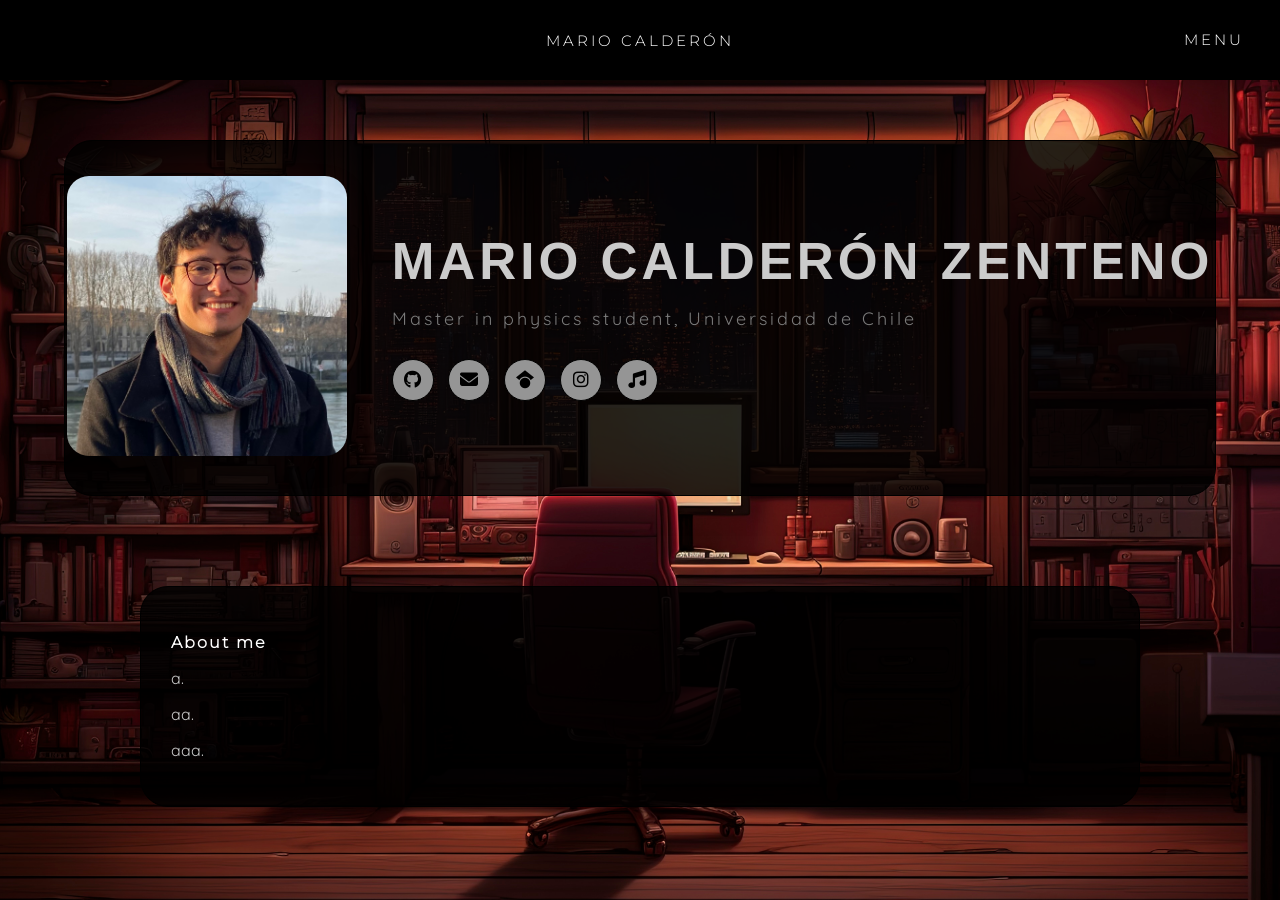
==== commit fd16165a: "8" ====
--- a/index.html
+++ b/index.html
@@ -7,6 +7,7 @@
         <link rel="icon" type="image/png" href="images/favicon.png">
         <title>Portfolio</title>
         <link rel="stylesheet" href="style.css">
+        <link rel="stylesheet" href="https://cdnjs.cloudflare.com/ajax/libs/font-awesome/6.5.1/css/all.min.css">
     </head>
     <body> 
         <nav class="navbar">
@@ -39,8 +40,43 @@
                 </div>
 
                 <div class="text-content">
-                    <h1>Mario Calderón Zenteno</h1>
-                    <p>Master in physics student, Universidad de Chile </p>
+                  <h1>Mario Calderón Zenteno</h1>
+                  <p>Master in physics student, Universidad de Chile</p>
+
+                  <div class="social-buttons">
+                    <a href="https://github.com/Mariiocaz" 
+                      target="_blank" 
+                      class="social-button"
+                      title="GitHub">
+                      <i class="fa-brands fa-github"></i>
+                    </a>
+
+                    <a href="mailto:mario.calderon@ug.uchile.cl" 
+                      class="social-button"
+                      title="Email">
+                      <i class="fa-solid fa-envelope"></i>
+                    </a>
+
+                    <a href="#" 
+                      target="_blank" 
+                      class="social-button"
+                      title="Google Scholar">
+                      <i class="fa-brands fa-google-scholar"></i>
+                    </a>
+
+                     
+
+                    <a href="#" target="_blank" class="social-button" title="Instagram">
+                      <i class="fa-brands fa-instagram"></i>
+                    </a>
+
+                    <!-- Música general -->
+                    <a href="#" target="_blank" class="social-button" title="Music">
+                      <i class="fa-solid fa-music"></i>
+                    </a>
+
+
+                  </div>
                 </div>
             </div>
         </header>
@@ -55,7 +91,7 @@
             
             <div></div>
         </main>
-
+        <!-- 
         <footer>
             <div class="footer-container">
                 <p>Contact</p>
@@ -124,6 +160,7 @@
                 </a>
             </div>
         </footer>
+      -->
     </body>
 </html>
 
--- a/style.css
+++ b/style.css
@@ -39,94 +39,139 @@
 }
 
 body{
-    margin:0px;
-    background-color: rgb(255, 255, 255);
+    margin: 0px;
+
+    background-image: url("images/background.jpg");
+    background-size: cover;
+    background-position: center;
+    background-repeat: no-repeat;
+    background-attachment: fixed;
+
     min-height: 100vh;
     display: flex;
     flex-direction: column;
 }
+
 .navbar{
     position: sticky;
     top: 0;
-    width:100%;
+    width: 100%;
     z-index: 1000;
 }
 
+
 .navbar-container{
+    position: relative;
+
     list-style-type: none;
     margin: 0px;
-    overflow: auto;
-    background-color: rgb(255, 255, 255);
-    color: black;
-    padding: 0px;
-    
-    display: flex;
-    flex-direction: row;
-    width: 100%;
-    align-items: center;
-    justify-content: space-between;
-}
+    padding: 0px 36px;
+
+    height: 80px;
+    width: 100%;
+
+    background-color: rgba(0, 0, 0, 1);
+    backdrop-filter: blur(10px);
+    color: rgb(255, 255, 255);
+
+    display: flex;
+    align-items: center;
+    justify-content: flex-end;
+
+    overflow: visible;
+}
+
 .navbar-container .left{
-    flex: 1;
-}
+    display: none;
+}
+
 .navbar-container .center{
-    display: inline-block;
-    text-align: center;
     position: absolute;
     left: 50%;
     transform: translateX(-50%);
-    /*margin: 0 auto;*/
-    
+
     font-family: Montserrat-Light, Quicksand, Montserrat;
     letter-spacing: 3px;
-    font-size: 12px;
-    padding-right: 15px;
+    font-size: 15px;
     text-transform: uppercase;
+    text-align: center;
+
+    padding: 0;
+    white-space: nowrap;
 }
 
 .dropdown{
+    position: relative;
     margin-left: auto;
-    display: inline-block; /*para que no se seleccione todo el bloque*/
-} 
+    display: inline-block;
+    
+}
 
 .dropdown button{
     background-color: transparent;
-    padding: 5px 15px;
     border: none;
     cursor: pointer;
 
     font-family: Montserrat-Light, Quicksand, Montserrat;
-    letter-spacing: 3px;
-    font-size: 12px;
-    padding-right: 15px;
+    letter-spacing: 6px;
+    font-size: 20px;
     text-transform: uppercase;
     text-align: center;
-    padding-bottom: 7px;
-}
+
+    padding: 10px 0px 14px 0px;
+    
+    
+}
+
 .dropdown a{
     display: inline-block;
-    color: black;
+    color: rgb(0, 0, 0);
     text-decoration: none;
-    padding: 10px 0px;
+
+    padding: 8px 0px;
+
+    white-space: nowrap;
 }
 
 .dropdown .content{
     display: none;
-    background-color: rgb(255, 255, 255);
+
     position: absolute;
-    min-width: 100px;
-    /*box-shadow: 2px 2px 5px rgb(155, 145, 145);*/
+    top: 100%;
+    right: -36px;
+
+    min-width: 320px;
+
+    background-color: rgba(0, 0, 0, 1);
+    backdrop-filter: blur(10px);
+
+    border-top: 1px solid rgba(0, 0, 0, 0.08);
+    border-left: 1px solid rgba(0, 0, 0, 0.4);
+    border-bottom: 1px solid rgba(0, 0, 0, 0.4);
+
+    border-radius: 0px 0px 0px 28px;
+    box-shadow: 0px 20px 35px rgba(0, 0, 0, 0.12);
+
     font-family: Montserrat-Light, Quicksand, Montserrat;
-    text-align: center;
-    padding-bottom: 7px;
-    right: 0px;
     text-align: right;
-    color: black;
-}
+
+    padding: 28px 36px 34px 36px;
+    
+}
+
 .dropdown:hover .content{
     display: flex;
     flex-direction: column;
-    padding-left: 25px;
+    align-items: flex-end;
+    gap: 22px;
+    
+}
+
+.dropdown .content span{
+    white-space: nowrap;
+    letter-spacing: 3px;
+    font-size: 15px;
+    color: rgb(255, 255, 255);
 }
 
 /* From Uiverse.io by alexmaracinaru */ 
@@ -139,14 +184,16 @@
 .cta span{
     padding-bottom: 7px;
     letter-spacing: 3px;
-    font-size: 12px;
+    font-size: 15px;
     padding-right: 0px;
     text-transform: uppercase;
+    color: rgb(255, 255, 255);
+    
 }
 
 .hover-underline-animation {
     position: relative;
-    color: black;
+    color: rgb(255, 255, 255);
     padding-bottom: 20px;
 }
 
@@ -158,7 +205,7 @@
     height: 2px;
     bottom: 0;
     left: 0;
-    background-color: black;
+    background-color: rgb(255, 255, 255);
     transform-origin: bottom right;
     transition: transform 0.25s ease-out;
 }
@@ -170,91 +217,126 @@
 
 .header-content {
     font-family: Helvetica, Arial, sans-serif;
+    color: rgb(203, 203, 203);
+
+    display: flex;
+    align-items: center;
+    justify-content: center;
+    gap: 45px;
+
+    width: 90%;
+    max-width: 1300px;
+    margin: 60px auto 50px auto;
+    padding: 35px 50px;
+    
+
+    background-color: rgba(0, 0, 0, 0.85);
+    border: 1px solid rgb(0, 0, 0);
+    border-radius: 28px;
+    box-shadow: 0px 12px 35px rgba(0, 0, 0, 0.08);
+}
+
+.header-content h1 {
+    text-transform: uppercase;
+    line-height: 1.05em;
+    font-weight: 700;
+    font-size: clamp(1.8rem, 4vw, 3.6rem);
+    letter-spacing: 4px;
+    margin: 0 0 18px 0;
+    white-space: nowrap;
+}
+
+.header-content p {
+    font-family: Quicksand, Montserrat-Light, Raleway, Montserrat;
+    font-size: clamp(0.9rem, 1.4vw, 1.25rem);
+    font-weight: normal;
     letter-spacing: 3px;
-    text-decoration: none;
-    color: black;
-
-    display: flex;
-    flex-wrap: wrap;
-    justify-content: center;
-    align-items: center;
-
-    font-size: clamp(1rem, 3.4783vw + 0.3043rem, 3rem);
+    line-height: 1.4em;
+    margin: 0;
+    color: rgb(122, 122, 122);
+    white-space: nowrap;
+}
+
+.text-content {
+    text-align: left;
+    flex: 1;
+    text-wrap: balance;
+    margin-left: 0;
+}
+
+.image-content {
+    flex-shrink: 0;
+    width: 280px;
+    max-width: 35%;
+}
+
+.image-content img {
+    width: 100%;
+    height: auto;
+    border-radius: 22px;
+    box-shadow: 0px 10px 25px rgba(0, 0, 0, 0.15);
+}
+
+@media (max-width: 700px) {
+    .header-content {
+        flex-direction: column;
+        width: 90%;
+        padding: 30px;
+        gap: 30px;
+        margin: 40px auto;
+        text-align: center;
+    }
+
+    .image-content {
+        max-width: 100%;
+        width: 220px;
+    }
+
+    .text-content {
+        text-align: left;
+        flex: 1;
+        text-wrap: balance;
+        margin-left: 0;
+    }
+
+    .header-content h1 {
+        font-size: clamp(2rem, 12vw, 3.5rem);
+        letter-spacing: 4px;
+    }
+
+    .header-content p {
+        font-size: 1.1rem;
+        letter-spacing: 3px;
+    }
+
+    .social-buttons {
+    justify-content: flex-start;
+    margin-top: 24px;
+    }
+}
+
+.content2{
+    font-family: Quicksand, Montserrat-Light, Raleway, Montserrat;
+    color: rgb(203, 203, 203);
+    font-size: 1em; 
+    font-weight: normal;
 
     width: 85%;
     max-width: 1000px;
     margin: 40px auto;
     padding: 30px;
 
-    border: 1px solid rgb(220, 220, 220);
     border-radius: 16px;
-    box-shadow: 0px 4px 20px rgba(0, 0, 0, 0.08);
-}
-
-.header-content h1{
-    text-transform: uppercase;
-    line-height: 1.25em;
-    font-weight: bold;
-    font-size: 1.5em;
-}
-
-.header-content p{
-    font-family: Quicksand, Montserrat-Light, Raleway, Montserrat;
-    font-size: 0.7em; 
-    font-weight: normal;
-    font-size: normal;
-}
-
-.text-content {
-    text-align: left;
-    flex: 1;
-    text-wrap: balance;
-    margin-left: 20px;
-}
-
-.image-content {
-    flex-shrink: 0;
-    width: auto;
-    max-width: 20%;
-}
-
-.image-content img{
-    max-width: 100%;
-    height: auto;
-    border-radius: 2%;
-}
-
-@media (max-width: 600px) {
-    .header-content {
-        flex-direction: column;
-        align-items: center;
-        text-align: center;
-    }
-
-    .text-content, .image-content {
-        max-width: 100%;
-        margin-left: 0;
-    }
-
-    .text-content {
-        margin-top: 20px;
-    }
-}
-
-.content2{
-    font-family: Quicksand, Montserrat-Light, Raleway, Montserrat;
-    font-size: 1em; 
-    font-weight: normal;
-
-    width: 85%;
-    max-width: 1000px;
-    margin: 40px auto;
-    padding: 30px;
-
-    border: 1px solid rgb(220, 220, 220);
-    border-radius: 16px;
-    box-shadow: 0px 4px 20px rgba(0, 0, 0, 0.08);
-}
+
+    background-color: rgba(0, 0, 0, 0.85);
+    border: 1px solid rgb(0, 0, 0);
+    border-radius: 28px;
+    box-shadow: 0px 12px 35px rgba(0, 0, 0, 0.08);
+}
+
+
+   
+
 
 .content{
     font-family: Quicksand, Montserrat-Light, Raleway, Montserrat;
@@ -266,20 +348,20 @@
     padding: 2%;
 }
 
-.content #section1{
+.content2 #section1{
     letter-spacing: 2px;
     font-size: 1em;
     text-decoration: none;
-    color: black;
+    color: rgb(255, 255, 255);
     font-family: Montserrat-Light, Quicksand, Montserrat;
 
 }
 
 .footer-container{
     clear:both; /*clear a float*/
-    color: black;
+    color: rgb(255, 255, 255);
     list-style-type: none;
-    background-color: rgb(255, 255, 255);
+    background-color: rgb(0, 0, 0);
     width: 100%;
     display: flex;
     flex-direction: column;
@@ -305,11 +387,55 @@
     cursor: pointer;
     font-family: Montserrat-Light, Quicksand, Montserrat;    
     display: inline-block;
-    color: black;
+    color: rgb(0, 0, 0);
     text-decoration: none;
     padding: 10px 15px;
     margin: 0 auto
 
+}
+
+.social-buttons {
+    display: flex;
+    gap: 14px;
+    margin-top: 28px;
+    align-items: center;
+}
+
+.social-button {
+    width: 42px;
+    height: 42px;
+
+    display: flex;
+    align-items: center;
+    justify-content: center;
+
+    border: 1px solid rgb(0, 0, 0);
+    border-radius: 50%;
+
+    color: black;
+    background-color: rgb(149, 149, 149);
+    text-decoration: none;
+
+    font-size: 18px;
+
+    transition: transform 0.2s ease, 
+                box-shadow 0.2s ease, 
+                background-color 0.2s ease;
+}
+
+.social-button:hover {
+    transform: translateY(-3px);
+    background-color: rgb(255, 255, 255);
+    color: rgb(0, 0, 0);
+    box-shadow: 0px 8px 18px rgba(0, 0, 0, 0.15);
+}
+
+.social-buttons {
+    display: flex;
+    justify-content: flex-start;
+    gap: 14px;
+    margin-top: 28px;
+    align-items: center;
 }
 
 /*
